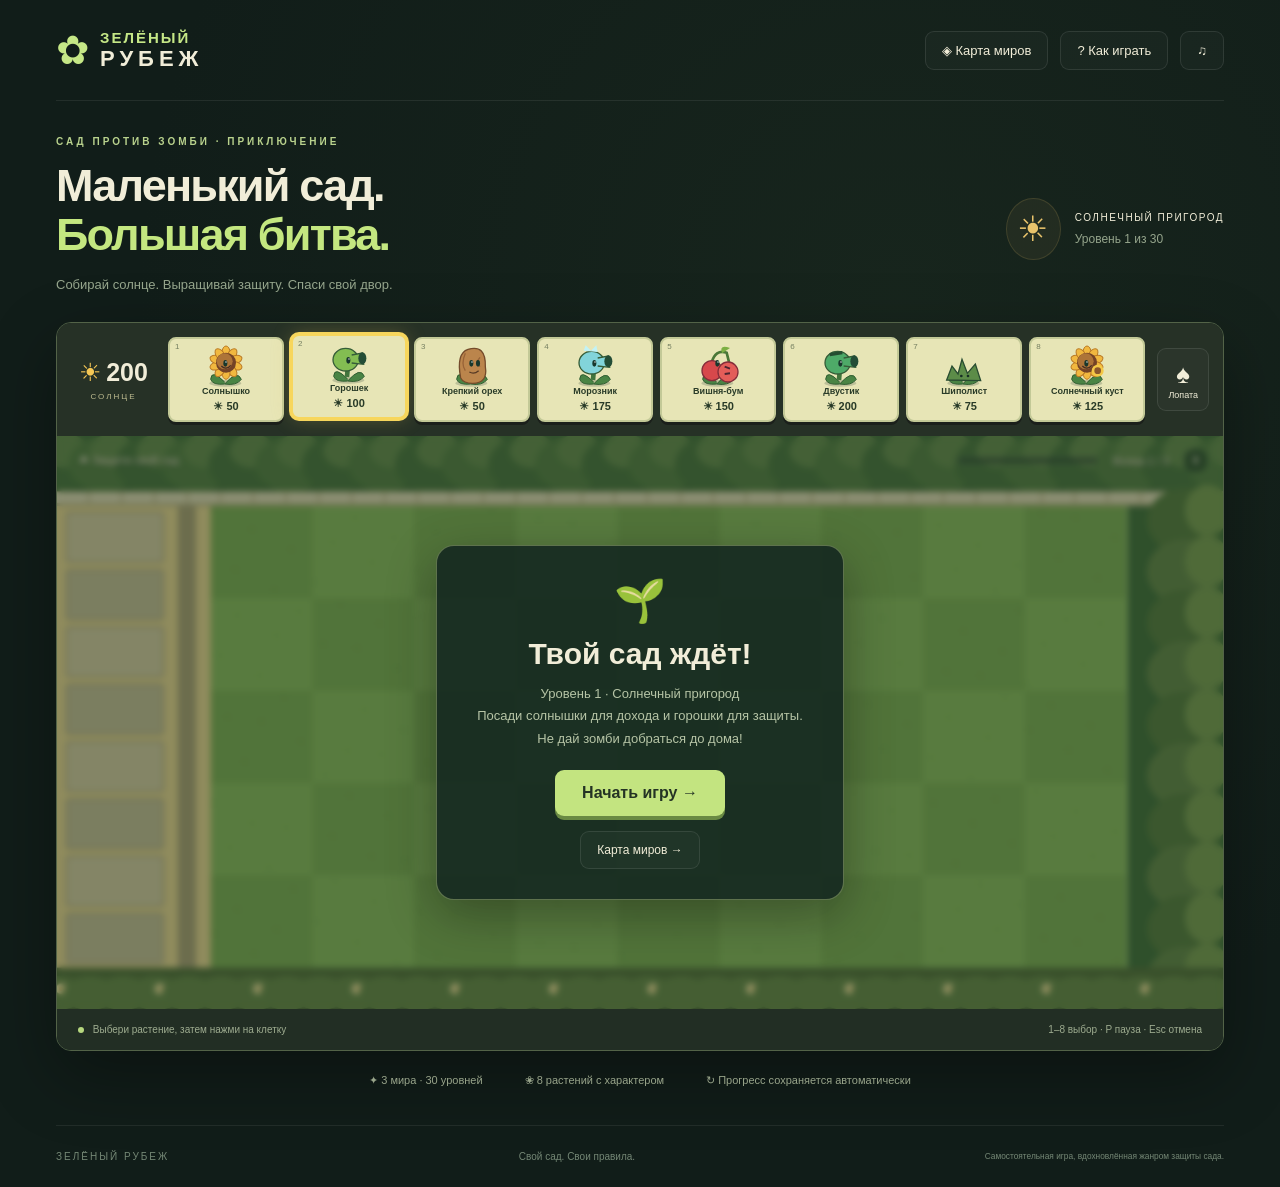
==== ИГРАТЬ.html @ 3429c1bb "Add standalone garden defense game with 30 levels" ====
<!doctype html><html lang="ru"><head><meta charset="utf-8"><meta name="viewport" content="width=device-width,initial-scale=1"><title>Зелёный рубеж — Сад против зомби</title><style>@import url('data:text/css,');
:root{color-scheme:dark;--cream:#f1edd8;--lime:#c4e780;--muted:#95a58c}*{box-sizing:border-box}body{margin:0;background:#111d19;color:var(--cream);font-family:Arial,Helvetica,sans-serif;background-image:radial-gradient(ellipse at 70% 25%,#283b2744,transparent 60%)}button,a{-webkit-tap-highlight-color:transparent}button{font:inherit;cursor:pointer;color:inherit;border:1px solid #ffffff19;background:#ffffff06;border-radius:9px;padding:11px 16px;transition:.15s}button:hover{background:#ffffff13;border-color:#b4d88688}button:focus-visible{outline:3px solid #e9c974;outline-offset:3px}.app{max-width:1240px;margin:auto;padding:0 36px}header{height:101px;display:flex;align-items:center;justify-content:space-between;border-bottom:1px solid #ffffff13}.brand{display:flex;gap:10px;align-items:center;color:#c5e786;text-decoration:none;font-size:40px}.brand>span{font-size:15px;font-weight:900;letter-spacing:2px}.brand-sub{display:block;color:var(--cream);font-size:22px;letter-spacing:5px}nav{display:flex;gap:12px}nav button{font-size:13px}main{padding-top:35px}.eyebrow{font-size:10px;color:#b9d28d;letter-spacing:3px;font-weight:bold}.title-row{display:flex;align-items:center;justify-content:space-between;margin:15px 0 26px}h1{font-size:45px;line-height:1.08;letter-spacing:-1.8px;margin:0 0 15px}h1 span{color:var(--lime)}p{color:var(--muted);font-size:13px;line-height:1.7;margin:0}.world-badge{display:flex;gap:14px;align-items:center;font-size:10px;letter-spacing:1.5px}.world-badge>span{font-size:35px;color:#e8c36b;background:#e8c36b10;border:1px solid #e8c36b25;border-radius:50%;padding:10px}.world-badge small{display:block;margin-top:9px;color:var(--muted);letter-spacing:0;font-size:12px}.game-shell{border:1px solid #536348;border-radius:15px;overflow:hidden;box-shadow:0 25px 70px #0005}.toolbar{display:flex;gap:12px;align-items:center;padding:14px;background:#263126}.sun-bank{width:85px;flex-shrink:0;text-align:center;position:relative}.sun-bank span{color:#f4c755;font-size:25px;margin-right:5px}.sun-bank b{font-size:25px}.sun-bank small{display:block;font-size:8px;letter-spacing:2px;color:#bfbd91;margin-top:5px}.cards{display:flex;gap:7px;flex:1}.card{padding:5px 3px 7px;position:relative;flex:1;background:#e7e5b6;color:#293b28;border:2px solid #c3c997;border-radius:8px;min-width:0;box-shadow:0 3px 0 #1118}.card.selected{border-color:#f7d65c;box-shadow:0 0 0 2px #f7d65c,0 0 20px #e9c75544;transform:translateY(-3px)}.card .portrait{height:42px;display:block}.card svg{height:44px;width:48px}.card b{font-size:9px;display:block;white-space:nowrap}.card small{font-size:11px;display:block;margin-top:4px;font-weight:bold}.card .key{position:absolute;top:3px;left:5px;font-size:8px;opacity:.6}.card.unavailable{filter:saturate(.45);opacity:.58}.card .cooldown{position:absolute;bottom:0;left:0;right:0;background:#172c2788;pointer-events:none}.toolbar>button{padding:10px;font-size:26px}.toolbar>button small{display:block;font-size:9px}.toolbar>button.selected{border-color:#e9c974;background:#e9c97433}.field-wrap{position:relative;background:#6b9748;aspect-ratio:1100/540}canvas{width:100%;height:100%;display:block;touch-action:manipulation}.field-top{position:absolute;top:13px;left:22px;right:16px;display:flex;align-items:center;gap:15px;font-size:11px;color:#fff5d9;text-shadow:0 1px 3px #0009;pointer-events:none}.field-top>span:first-child{margin-right:auto}.field-top button{pointer-events:auto;padding:4px 8px;background:#203a24aa}.progress{height:7px;width:140px;background:#233a2799;border:1px solid #ffffff33;border-radius:5px;overflow:hidden}.progress div{height:100%;width:0;background:#eac65e}.game-footer{padding:15px 21px;background:#222e24;display:flex;justify-content:space-between;font-size:10px;color:#9eac90}.game-footer i{display:inline-block;background:#b6d77f;width:6px;height:6px;border-radius:50%;margin-right:6px}.bottom-notes{display:flex;justify-content:center;gap:42px;padding:23px 0;font-size:11px;color:#98a48a}.page-footer{display:flex;justify-content:space-between;border-top:1px solid #ffffff12;padding:25px 0;margin-top:15px;font-size:10px;letter-spacing:2px;color:#748775}.page-footer span{letter-spacing:0}.page-footer small{letter-spacing:0}.overlay{position:absolute;inset:0;display:flex;align-items:center;justify-content:center;background:#14291a66;backdrop-filter:blur(3px)}.overlay.hidden{display:none}.panel{text-align:center;max-width:430px;padding:30px 40px;border:1px solid #c3da8c66;background:#172b22ed;border-radius:18px;box-shadow:0 15px 50px #0005}.panel .big-icon{font-size:42px}.panel h2{font-size:30px;margin:12px 0}.panel p{color:#b6c4a6;margin-bottom:20px}.primary{background:#c3e480;color:#243324;border:0;font-weight:bold;padding:14px 27px;box-shadow:0 4px 0 #6a8a43}.primary:hover{background:#d2ef9f}.panel .secondary{display:block;margin:15px auto 0;font-size:12px}dialog{border:1px solid #6a8059;border-radius:18px;background:#1d3025;color:var(--cream);padding:35px;max-width:820px;width:90%;max-height:85vh}dialog::backdrop{background:#06100cbd;backdrop-filter:blur(5px)}.close{position:absolute;right:10px;top:8px;font-size:22px;border:0;padding:3px 9px}.world-section h3{color:#c3e480;margin-top:28px}.level-grid{display:grid;grid-template-columns:repeat(10,1fr);gap:7px}.level-grid button{padding:12px 0}.level-grid .completed{background:#a8cf6c33;color:#c5e886}.level-grid .current{border-color:#e8c567}.help-grid{display:grid;grid-template-columns:1fr 1fr;gap:15px;margin-top:20px}.help-grid div{padding:15px;background:#ffffff06;border-radius:10px}.help-grid p{margin-top:7px} @media(max-width:800px){.app{padding:0 12px}header{height:75px}nav button{font-size:11px;padding:8px}h1{font-size:32px}.title-row{gap:10px}.world-badge{font-size:8px}.world-badge>span{display:none}.toolbar{gap:5px;padding:7px}.cards{gap:3px}.sun-bank{width:55px}.sun-bank b{font-size:18px}.sun-bank span{font-size:18px}.card b{font-size:7px}.card svg{width:32px}.card .portrait{height:35px}.toolbar>button{font-size:18px;padding:5px}.bottom-notes{gap:12px;font-size:9px}.page-footer small{display:none}.game-footer{font-size:9px;padding:10px}.game-footer>span:last-child{display:none}.field-top{font-size:9px;gap:7px;top:6px}.progress{width:70px}.panel{padding:15px 25px}.panel h2{font-size:23px}.panel p{font-size:11px}.panel .big-icon{font-size:25px}.level-grid{grid-template-columns:repeat(5,1fr)}}
</style></head><body><div class="app"><header><a class="brand" href="#">✿ <span>ЗЕЛЁНЫЙ<span class="brand-sub">РУБЕЖ</span></span></a><nav><button id="mapButton">◈ Карта миров</button><button id="helpButton">? Как играть</button><button id="soundButton" aria-label="Звук">♫</button></nav></header><main><div class="eyebrow">САД ПРОТИВ ЗОМБИ · ПРИКЛЮЧЕНИЕ</div><div class="title-row"><div><h1>Маленький сад.<br><span>Большая битва.</span></h1><p>Собирай солнце. Выращивай защиту. Спаси свой двор.</p></div><div class="world-badge"><span id="worldIcon">☀</span><div id="worldName">СОЛНЕЧНЫЙ ПРИГОРОД<small id="levelLabel">Уровень 1 из 30</small></div></div></div><section class="game-shell"><div class="toolbar"><div class="sun-bank"><span>☀</span><b id="sunCount">200</b><small>СОЛНЦЕ</small></div><div id="cards" class="cards"></div><button id="shovel" title="Лопата: убрать растение">♠<small>Лопата</small></button></div><div class="field-wrap"><canvas id="game" width="1100" height="540" aria-label="Игровое поле: пять рядов и девять колонок"></canvas><div class="field-top"><span id="mission">☘ Защити свой сад</span><div class="progress"><div id="progressBar"></div></div><span id="waveLabel">Волна 1 / 3</span><button id="pauseButton" aria-label="Пауза">Ⅱ</button></div><div id="overlay" class="overlay"></div></div><footer class="game-footer"><span><i></i> <span id="hint">Выбери растение, затем нажми на клетку</span></span><span>1–8 выбор · P пауза · Esc отмена</span></footer></section><div class="bottom-notes"><span>✦ 3 мира · 30 уровней</span><span>❀ 8 растений с характером</span><span>↻ Прогресс сохраняется автоматически</span></div></main><footer class="page-footer">ЗЕЛЁНЫЙ РУБЕЖ <span>Свой сад. Свои правила.</span><small>Самостоятельная игра, вдохновлённая жанром защиты сада.</small></footer></div><dialog id="modal"><button id="closeModal" class="close">×</button><div id="modalContent"></div></dialog><script>'use strict';
const $=id=>document.getElementById(id),canvas=$('game'),ctx=canvas.getContext('2d');
const TYPES=[{name:'Солнышко',cost:50,hp:120,cd:5,kind:'sun',desc:'Даёт 25 солнца каждые 9 секунд'},{name:'Горошек',cost:100,hp:150,cd:4,kind:'pea',desc:'Стреляет по врагам в своём ряду'},{name:'Крепкий орех',cost:50,hp:1400,cd:14,kind:'nut',desc:'Прочная преграда для зомби'},{name:'Морозник',cost:175,hp:150,cd:7,kind:'ice',desc:'Замедляет зомби ледяными снарядами'},{name:'Вишня-бум',cost:150,hp:100,cd:20,kind:'bomb',desc:'Взрывает врагов в области 3 × 3'},{name:'Двустик',cost:200,hp:160,cd:7,kind:'double',desc:'Выпускает сразу две горошины'},{name:'Шиполист',cost:75,hp:250,cd:8,kind:'spike',desc:'Повреждает проходящих зомби'},{name:'Солнечный куст',cost:125,hp:160,cd:8,kind:'twin',desc:'Производит двойное солнце'}];
function plantSVG(k){const face='<ellipse cx="31" cy="29" rx="3" ry="5" fill="#18372c"/><circle cx="32" cy="27" r="1" fill="white"/>';let body='';if(k==='sun'||k==='twin'){body='<g fill="#f1b83f" stroke="#b97924" stroke-width="1.5">'+Array.from({length:10},(_,i)=>`<ellipse cx="32" cy="13" rx="6" ry="10" transform="rotate(${i*36} 32 28)"/>`).join('')+'</g><circle cx="32" cy="28" r="15" fill="#744326"/><circle cx="30" cy="26" r="12" fill="#ad7438"/>'+face+'<path d="M25 33 Q32 40 39 32" fill="none" stroke="#422c23" stroke-width="2"/>';if(k==='twin')body+='<circle cx="48" cy="40" r="9" fill="#f4c846"/><circle cx="48" cy="40" r="5" fill="#8b572d"/>';}else if(k==='nut'){body='<path d="M15 51 Q8 14 26 8 Q53 0 52 34 Q56 59 33 59 Q19 59 15 51" fill="#bb854c" stroke="#744b2b" stroke-width="2"/><path d="M22 14 Q15 30 22 40 M44 20 L39 27 L44 34" fill="none" stroke="#986337" stroke-width="2"/>'+face+'<ellipse cx="41" cy="29" rx="3" ry="5" fill="#18372c"/><path d="M28 42 Q35 46 42 40" fill="none" stroke="#573a25" stroke-width="2"/>';}else if(k==='bomb'){body='<path d="M22 29 Q28 7 45 13 L49 29" stroke="#4a7737" stroke-width="4" fill="none"/><path d="M38 14 Q33 0 50 6" fill="#7caf43"/><circle cx="23" cy="40" r="15" fill="#d7484b" stroke="#862e3b" stroke-width="2"/><circle cx="47" cy="42" r="15" fill="#e35d59" stroke="#862e3b" stroke-width="2"/>'+face+'<path d="M42 34 l8 3 m-8 8 l8 -1" stroke="#4b2430" stroke-width="3"/>';}else if(k==='spike'){body='<path d="M6 54 L14 33 L23 45 L29 23 L37 44 L49 30 L57 55Z" fill="#5c8c48" stroke="#294c31" stroke-width="2"/><circle cx="28" cy="48" r="2" fill="#172e25"/><circle cx="38" cy="48" r="2" fill="#172e25"/>';}else{let color=k==='ice'?'#82d4da':k==='double'?'#4eaa68':'#83bd52';body=`<path d="M29 54 L31 30" stroke="#41753c" stroke-width="7"/><ellipse cx="27" cy="28" rx="19" ry="17" fill="${color}" stroke="#365d38" stroke-width="2"/><path d="M36 21 L52 18 L54 35 L36 33" fill="${color}" stroke="#365d38" stroke-width="2"/><ellipse cx="52" cy="26" rx="6" ry="9" fill="#244d36"/>`+face;if(k==='double')body+='<path d="M15 16 L34 13" stroke="#254d31" stroke-width="5"/>';if(k==='ice')body+='<path d="M15 10 L18 2 L26 10 L34 2 L36 12" fill="#c2f3f6"/>';}
return `<svg xmlns="http://www.w3.org/2000/svg" viewBox="0 0 64 66"><ellipse cx="31" cy="59" rx="24" ry="5" fill="#152d2633"/><path d="M30 57 Q10 37 9 53 Q12 62 30 60 Q49 38 55 53 Q48 63 30 60" fill="#498444" stroke="#315e32" stroke-width="1.5"/>${body}</svg>`;}
const sprites=TYPES.map(t=>{const im=new Image();im.src='data:image/svg+xml;charset=utf-8,'+encodeURIComponent(plantSVG(t.kind));return im});
let unlocked=1,stars={};try{const s=JSON.parse(localStorage.getItem('green-frontier')||'{}');unlocked=Math.max(1,Math.min(30,s.unlocked||1));stars=s.stars||{}}catch{}
let level=unlocked,selected=1,state='intro',sun=200,plants=[],zombies=[],shots=[],suns=[],particles=[],mowers=[],cooldowns=Array(8).fill(0),elapsed=0,spawned=0,kills=0,nextSpawn=7,nextSun=3,last=0,hover=null,audioOn=false,audio;
const worlds=[{name:'Солнечный пригород',icon:'☀',grass:['#7ba750','#86b359'],sky:'#b5d28d',accent:'#e2ce8a'},{name:'Пески забытого сада',icon:'◈',grass:['#bfaa62','#cbb671'],sky:'#d4c08b',accent:'#e7d39a'},{name:'Лунный оранжерей',icon:'☾',grass:['#4f786f','#598678'],sky:'#647c8a',accent:'#a3bfc0'}];
function world(){return worlds[Math.floor((level-1)/10)]}function target(){return 12+level*3}function duration(){return 65+level*2}
function sound(freq=440){if(!audioOn)return;try{audio??=new (window.AudioContext||window.webkitAudioContext)();const o=audio.createOscillator(),g=audio.createGain();o.connect(g);g.connect(audio.destination);o.frequency.value=freq;g.gain.setValueAtTime(.035,audio.currentTime);g.gain.exponentialRampToValueAtTime(.001,audio.currentTime+.13);o.start();o.stop(audio.currentTime+.14)}catch{}}
function cards(){ $('cards').innerHTML=TYPES.map((t,i)=>`<button class="card ${i===selected?'selected':''}" data-i="${i}" title="${t.desc}"><span class="key">${i+1}</span><span class="portrait">${plantSVG(t.kind)}</span><b>${t.name}</b><small>☀ ${t.cost}</small><span class="cooldown"></span></button>`).join('');document.querySelectorAll('.card').forEach(b=>b.onclick=()=>select(+b.dataset.i))}
function select(i){selected=i;$('hint').textContent=i===-1?'Нажми на растение, чтобы убрать его':TYPES[i].desc;sync()}
function sync(){$('sunCount').textContent=sun;$('shovel').classList.toggle('selected',selected===-1);document.querySelectorAll('.card').forEach((b,i)=>{b.classList.toggle('selected',selected===i);b.classList.toggle('unavailable',sun<TYPES[i].cost||cooldowns[i]>0);b.querySelector('.cooldown').style.height=(cooldowns[i]/TYPES[i].cd*100)+'%'});$('worldName').innerHTML=world().name.toUpperCase()+`<small id="levelLabel">Уровень ${level} из 30</small>`;$('worldIcon').textContent=world().icon;$('progressBar').style.width=Math.min(100,spawned/target()*100)+'%';$('waveLabel').textContent=`Волна ${Math.min(3,1+Math.floor(spawned/target()*3))} / 3`}
function panel(icon,title,text,button,fn,secondary){$('overlay').classList.remove('hidden');$('overlay').innerHTML=`<div class="panel"><div class="big-icon">${icon}</div><h2>${title}</h2><p>${text}</p><button class="primary" id="panelAction">${button}</button>${secondary?'<button class="secondary" id="panelMap">Карта миров →</button>':''}</div>`;$('panelAction').onclick=fn;if(secondary)$('panelMap').onclick=openMap}
function intro(){state='intro';sync();panel('🌱',`Твой сад ждёт!`,`Уровень ${level} · ${world().name}<br>Посади солнышки для дохода и горошки для защиты.<br>Не дай зомби добраться до дома!`,'Начать игру →',()=>start(level),true)}
function start(n){level=n;sun=level<=3?200:250;plants=[];zombies=[];shots=[];suns=[];particles=[];mowers=Array.from({length:5},(_,r)=>({r,x:87,active:false,used:false}));cooldowns.fill(0);elapsed=0;spawned=0;kills=0;nextSpawn=10;nextSun=2;state='playing';$('overlay').classList.add('hidden');$('pauseButton').textContent='Ⅱ';sync()}
function save(){try{localStorage.setItem('green-frontier',JSON.stringify({unlocked,stars}))}catch{}}
function finish(win){state=win?'won':'lost';if(win){stars[level]=Math.max(stars[level]||0,mowers.filter(m=>!m.used).length>=4?3:2);unlocked=Math.max(unlocked,Math.min(30,level+1));save();sound(700)}panel(win?'✦ ✦ ✦':'☂',win?'Сад под защитой!':'Зомби прорвались',win?`Уровень ${level} пройден. Побеждено зомби: ${kills}.<br>${level===30?'Все 30 уровней завершены! Ты настоящий хранитель сада.':'Новый сад, новые испытания. Продолжим?'}`:'Попробуй больше солнышек в начале и орехи впереди стрелков.',win&&level<30?'Следующий уровень →':'Играть ещё',()=>start(win&&level<30?level+1:level),true)}
function pause(){if(state==='playing'){state='paused';panel('Ⅱ','Тихая минутка','Сад подождёт. Возвращайся, когда будешь готов.','Продолжить',resume)}else if(state==='paused')resume()}function resume(){state='playing';$('overlay').classList.add('hidden')}
function openMap(){if(state==='playing'){state='paused';panel('Ⅱ','Игра на паузе','Можно продолжить текущую битву.','Продолжить',resume)}$('modalContent').innerHTML='<div class="eyebrow">ТВОЁ ПРИКЛЮЧЕНИЕ</div><h2>Карта миров</h2><p>30 сражений. Три совершенно разных сада.</p>'+worlds.map((w,j)=>`<section class="world-section"><h3>${w.icon} ${w.name}</h3><div class="level-grid">${Array.from({length:10},(_,i)=>{let n=j*10+i+1;return `<button data-level="${n}" ${n>unlocked?'disabled':''} class="${stars[n]?'completed':''} ${n===level?'current':''}">${n>unlocked?'🔒':n}<small style="display:block;font-size:9px;margin-top:5px">${stars[n]?'★'.repeat(stars[n]):'·'}</small></button>`}).join('')}</div></section>`).join('');document.querySelectorAll('[data-level]').forEach(b=>b.onclick=()=>{$('modal').close();level=+b.dataset.level;intro()});$('modal').showModal()}
$('mapButton').onclick=openMap;$('helpButton').onclick=()=>{if(state==='playing')pause();$('modalContent').innerHTML='<h2>Как защитить сад</h2><p>Пять дорожек, девять клеток и твоя стратегия.</p><div class="help-grid"><div>☀ Собирай солнце<p>Нажимай на золотые солнца. Солнышки дают дополнительный доход.</p></div><div>🌱 Сажай защитников<p>Выбери карточку и свободную клетку. Растения стреляют вправо по своему ряду.</p></div><div>♠ Меняй тактику<p>Орех держит удар, морозник замедляет, вишня взрывает соседние клетки. Лопата убирает растение.</p></div><div>⚑ Держи оборону<p>Переживи все три волны. Косилка спасает ряд только один раз. Победа открывает следующий уровень.</p></div></div>'; $('modal').showModal()};$('closeModal').onclick=()=>$('modal').close();$('soundButton').onclick=()=>{audioOn=!audioOn;$('soundButton').textContent=audioOn?'♫':'♪';$('soundButton').title=audioOn?'Звук включён':'Звук выключен';sound()};$('shovel').onclick=()=>select(selected===-1?1:-1);$('pauseButton').onclick=pause;
document.addEventListener('keydown',e=>{if($('modal').open)return;if(e.key>='1'&&e.key<='8')select(+e.key-1);if(e.key.toLowerCase()==='p'||e.code==='Space'){e.preventDefault();pause()}if(e.key==='Escape')select(1)});
const X=145,Y=66,CW=96,CH=87;
function position(e){const b=canvas.getBoundingClientRect();return{x:(e.clientX-b.left)*1100/b.width,y:(e.clientY-b.top)*540/b.height}}
canvas.onpointermove=e=>{let p=position(e);hover={c:Math.floor((p.x-X)/CW),r:Math.floor((p.y-Y)/CH)}};canvas.onpointerleave=()=>hover=null;
canvas.onpointerdown=e=>{if(state!=='playing')return;const p=position(e);for(let i=suns.length-1;i>=0;i--){let s=suns[i];if(Math.hypot(s.x-p.x,s.y-p.y)<35){sun+=s.value;suns.splice(i,1);sound(820);sync();return}}let c=Math.floor((p.x-X)/CW),r=Math.floor((p.y-Y)/CH);if(c<0||c>=9||r<0||r>=5)return;let old=plants.find(t=>t.c===c&&t.r===r);if(selected===-1){if(old){plants=plants.filter(t=>t!==old);sound(140)}return}if(old)return;let t=TYPES[selected];if(sun<t.cost||cooldowns[selected]>0){$('hint').textContent=sun<t.cost?'Нужно больше солнца — собирай золотые значки!':'Растение восстанавливается, подожди немного';return}sun-=t.cost;cooldowns[selected]=t.cd;plants.push({c,r,i:selected,hp:t.hp,max:t.hp,timer:t.kind==='sun'||t.kind==='twin'?5:0,age:0});sound(360);sync()};
function burst(x,y,color,n=12){for(let i=0;i<n;i++)particles.push({x,y,vx:(Math.random()-.5)*150,vy:(Math.random()-.5)*150,life:.6,color})}
function addSun(x,y,value=25,fall=false){suns.push({x,y,value,target:fall?100+Math.random()*350:y,life:11,fall})}
function spawn(){let r=Math.floor(Math.random()*5),roll=Math.random(),kind='basic';if(level>=3&&roll<.28)kind='cone';if(level>=7&&roll<.14)kind='bucket';if(level>=11&&roll>.8)kind='runner';if(level>=18&&roll<.08)kind='giant';let hp={basic:160,cone:330,bucket:560,runner:130,giant:1100}[kind]*(1+(level-1)*.018);zombies.push({r,x:1050+Math.random()*40,hp,max:hp,kind,speed:(kind==='runner'?21:kind==='giant'?8:12)+level*.25,slow:0,bite:0,phase:Math.random()*6});spawned++}
function update(dt){elapsed+=dt;cooldowns=cooldowns.map(x=>Math.max(0,x-dt));nextSun-=dt;if(nextSun<=0){addSun(185+Math.random()*780,-25,25,true);nextSun=world()===worlds[2]?9:6}nextSpawn-=dt;if(spawned<target()&&nextSpawn<=0){spawn();nextSpawn=Math.max(1.4,4.7-level*.08)*(spawned>target()*.7?.65:1);if(spawned===Math.ceil(target()*.7)){$('hint').textContent='⚑ Последняя волна! Приготовь защиту.';sound(120)}}
for(const s of suns){s.life-=dt;if(s.fall&&s.y<s.target)s.y=Math.min(s.target,s.y+75*dt)}suns=suns.filter(s=>s.life>0);
for(const p of plants){p.age+=dt;p.timer-=dt;const k=TYPES[p.i].kind,x=X+p.c*CW+CW/2,y=Y+p.r*CH+CH/2;if(k==='sun'||k==='twin'){if(p.timer<=0){addSun(x+8,y-18,k==='twin'?50:25);p.timer=9}}else if(k==='bomb'){if(p.age>.85){for(const z of zombies)if(Math.abs(z.r-p.r)<=1&&Math.abs(z.x-x)<155)z.hp-=1800;burst(x,y,'#ffe288',45);p.hp=0;sound(80)}}else if(k==='spike'){for(const z of zombies)if(z.r===p.r&&Math.abs(z.x-x)<40)z.hp-=38*dt}else if(k!=='nut'&&p.timer<=0&&zombies.some(z=>z.r===p.r&&z.x>x-10&&z.hp>0)){shots.push({x:x+27,y:y-16,r:p.r,ice:k==='ice',damage:24});if(k==='double')shots.push({x:x+9,y:y-10,r:p.r,ice:false,damage:24});p.timer=k==='ice'?1.6:1.35;sound(240)}}
for(const b of shots){b.x+=290*dt;const z=zombies.find(z=>z.r===b.r&&z.hp>0&&Math.abs(z.x-b.x)<23);if(z){z.hp-=b.damage;if(b.ice)z.slow=4;b.x=1200;burst(z.x,b.y,b.ice?'#bceff2':'#aedc61',3)}}shots=shots.filter(b=>b.x<1120);
for(const z of zombies){if(z.hp<=0)continue;z.slow=Math.max(0,z.slow-dt);const p=plants.find(p=>p.r===z.r&&TYPES[p.i].kind!=='spike'&&p.hp>0&&z.x-(X+p.c*CW+CW/2)<35&&z.x-(X+p.c*CW+CW/2)>-30);if(p){p.hp-=(z.kind==='giant'?140:45)*dt;z.bite+=dt}else z.x-=z.speed*(z.slow>0?.45:1)*dt;if(z.x<99){const m=mowers[z.r];if(!m.used){m.used=true;m.active=true;sound(110)}else if(!m.active&&z.x<42){finish(false);return}}}
for(const m of mowers)if(m.active){m.x+=560*dt;for(const z of zombies)if(z.r===m.r&&Math.abs(z.x-m.x)<55)z.hp=0;if(m.x>1150)m.active=false}
for(const z of zombies)if(z.hp<=0){kills++;burst(z.x,Y+z.r*CH+45,'#c2d88b',9)}zombies=zombies.filter(z=>z.hp>0);plants=plants.filter(p=>p.hp>0);for(const p of particles){p.x+=p.vx*dt;p.y+=p.vy*dt;p.life-=dt}particles=particles.filter(p=>p.life>0);if(spawned>=target()&&zombies.length===0)finish(true);sync()}
function round(x,y,w,h,r,fill,stroke){ctx.beginPath();ctx.roundRect(x,y,w,h,r);ctx.fillStyle=fill;ctx.fill();if(stroke){ctx.strokeStyle=stroke;ctx.lineWidth=2;ctx.stroke()}}
function ellipse(x,y,rx,ry,color){ctx.beginPath();ctx.ellipse(x,y,rx,ry,0,0,Math.PI*2);ctx.fillStyle=color;ctx.fill()}
function zombie(z,time){const y=Y+z.r*CH+46,bob=Math.sin(time*4+z.phase)*2;ctx.save();ctx.translate(z.x,y+bob);if(z.kind==='giant')ctx.scale(1.28,1.18);ellipse(0,34,23,6,'#18332635');ctx.strokeStyle='#253f39';ctx.lineWidth=10;ctx.beginPath();ctx.moveTo(-7,9);ctx.lineTo(-10+Math.sin(time*5+z.phase)*3,31);ctx.lineTo(-19,33);ctx.moveTo(8,9);ctx.lineTo(10-Math.sin(time*5+z.phase)*3,30);ctx.lineTo(0,33);ctx.stroke();round(-16,-19,32,37,7,z.kind==='runner'?'#ad7354':z.kind==='giant'?'#5b5673':'#786c56','#37483a');ctx.strokeStyle='#9bb293';ctx.lineWidth=8;ctx.beginPath();ctx.moveTo(-9,-12);ctx.lineTo(-30,-3);ctx.lineTo(-38,-6);ctx.moveTo(10,-10);ctx.lineTo(-14,1);ctx.stroke();round(-17,-53,33,36,11,z.slow>0?'#99c9ce':'#a6ba8d','#4c654b');ellipse(-10,-39,7,8,'#f3eed1');ellipse(5,-38,7,8,'#f3eed1');ellipse(-12,-38,2.7,3.7,'#26392e');ellipse(3,-37,2.7,3.7,'#26392e');round(-13,-27,21,7,2,'#435441');ctx.fillStyle='#eee2b5';ctx.fillRect(-9,-27,5,4);ctx.fillRect(1,-25,4,4);ctx.strokeStyle='#405439';ctx.lineWidth=2;ctx.beginPath();ctx.moveTo(-8,-53);ctx.lineTo(-10,-60);ctx.moveTo(2,-53);ctx.lineTo(6,-59);ctx.stroke();if(z.kind==='cone'){ctx.beginPath();ctx.moveTo(-21,-51);ctx.lineTo(-3,-87);ctx.lineTo(17,-51);ctx.closePath();ctx.fillStyle='#e99244';ctx.fill();ctx.fillStyle='#f1d19b';ctx.fillRect(-13,-63,22,5)}if(z.kind==='bucket'){round(-22,-79,42,30,4,'#99aaa1','#465d57');ctx.fillStyle='#c4d1c4';ctx.fillRect(-20,-76,5,24);ctx.strokeStyle='#42574f';ctx.strokeRect(-24,-53,46,4)}if(z.hp<z.max){round(-22,-94,44,4,2,'#283e31');round(-22,-94,44*Math.max(0,z.hp/z.max),4,2,'#c5d885')}ctx.restore()}
function draw(time){const w=world();ctx.clearRect(0,0,1100,540);ctx.fillStyle=w.sky;ctx.fillRect(0,0,1100,540);ctx.fillStyle='#456c3a';ctx.fillRect(0,0,1100,52);for(let i=0;i<28;i++){ellipse(i*44,27,33,26,i%2?'#557b41':'#4a713c');ellipse(i*44+8,14,21,16,'#64864a')}ctx.fillStyle='#b6ac80';ctx.fillRect(0,52,1100,14);ctx.fillStyle='#dbd3af';for(let i=0;i<37;i++)ctx.fillRect(i*31,53,29,10);ctx.fillStyle=w.accent;ctx.fillRect(0,66,145,435);ctx.fillStyle='#a79b71';ctx.fillRect(114,66,17,435);ctx.fillStyle='#d6cca3';for(let r=0;r<9;r++)round(9,r*54+72,91,47,3,r%2?'#c0b78f':'#cfc49a','#b4a980');for(let r=0;r<5;r++)for(let c=0;c<9;c++){ctx.fillStyle=w.grass[(r+c)%2];ctx.fillRect(X+c*CW,Y+r*CH,CW,CH);ctx.fillStyle='#426f3620';for(let k=0;k<5;k++){let xx=X+c*CW+((c*17+r*23+k*37)%90),yy=Y+r*CH+((c*31+r*13+k*19)%80);ctx.fillRect(xx,yy,2,5);ctx.fillRect(xx+3,yy+2,2,3)}}ctx.fillStyle='#416b38';ctx.fillRect(1010,66,90,435);for(let i=0;i<11;i++){ellipse(1064,i*48+80,36,31,i%2?'#628145':'#55773c');ellipse(1085,i*48+70,21,24,'#77964e')}ctx.fillStyle='#536c38';ctx.fillRect(0,501,1100,39);for(let i=0;i<38;i++){ellipse(i*31,525,25,16,'#668345');if(i%3===0){ellipse(i*31+4,521,5,5,'#eee3a6');ellipse(i*31+4,521,2,2,'#d7ac55')}}if(hover&&state==='playing'&&hover.c>=0&&hover.c<9&&hover.r>=0&&hover.r<5){ctx.fillStyle=selected===-1?'#f9aa7944':'#f6f4be55';ctx.fillRect(X+hover.c*CW,Y+hover.r*CH,CW,CH);ctx.strokeStyle='#f5ecc2';ctx.lineWidth=2;ctx.strokeRect(X+hover.c*CW+2,Y+hover.r*CH+2,CW-4,CH-4)}for(const m of mowers)if(!m.used||m.active){let y=Y+m.r*CH+48;ellipse(m.x,y+20,25,6,'#0002');round(m.x-22,y-5,40,22,5,'#b94e40','#783a32');ellipse(m.x-13,y+16,7,7,'#344638');ellipse(m.x+13,y+16,7,7,'#344638');ctx.strokeStyle='#405443';ctx.lineWidth=4;ctx.beginPath();ctx.moveTo(m.x-13,y);ctx.lineTo(m.x-26,y-27);ctx.lineTo(m.x-12,y-27);ctx.stroke();round(m.x-5,y-14,17,10,3,'#d9845d')}
for(const p of plants){let x=X+p.c*CW+CW/2,y=Y+p.r*CH+CH/2;ctx.save();ctx.translate(x,y);ctx.rotate(Math.sin(time*2+p.c+p.r)*.035);if(sprites[p.i].complete)ctx.drawImage(sprites[p.i],-35,-39,70,72);ctx.restore();if(p.hp<p.max){round(x-22,y+34,44,4,2,'#344a32');round(x-22,y+34,44*Math.max(0,p.hp/p.max),4,2,'#e2cb74')}}for(const z of zombies)zombie(z,time);for(const b of shots){ellipse(b.x+1,b.y+3,9,8,'#153b2633');ellipse(b.x,b.y,8,8,b.ice?'#acf2ed':'#b4df69');ellipse(b.x-2,b.y-2,3,3,b.ice?'#e6ffff':'#d9ef9a')}for(const s of suns){ctx.save();ctx.translate(s.x,s.y);ctx.rotate(time*.3);ctx.fillStyle='#f3c846';ctx.beginPath();for(let i=0;i<24;i++){let a=i*Math.PI/12,r=i%2?21:30;ctx.lineTo(Math.cos(a)*r,Math.sin(a)*r)}ctx.closePath();ctx.shadowColor='#fff4a2';ctx.shadowBlur=17;ctx.fill();ctx.shadowBlur=0;ellipse(0,0,17,17,'#ffe996');ctx.rotate(-time*.3);ctx.fillStyle='#927035';ctx.font='bold 12px Arial';ctx.textAlign='center';ctx.fillText('+'+s.value,0,4);ctx.restore()}for(const p of particles){ctx.globalAlpha=Math.max(0,p.life/.6);ellipse(p.x,p.y,5,5,p.color)}ctx.globalAlpha=1;}
function frame(t){let dt=Math.min(.05,(t-last)/1000||0);last=t;if(state==='playing'&&!$('modal').open)update(dt);draw(t/1000);requestAnimationFrame(frame)}
cards();intro();requestAnimationFrame(frame);
</script></body></html>
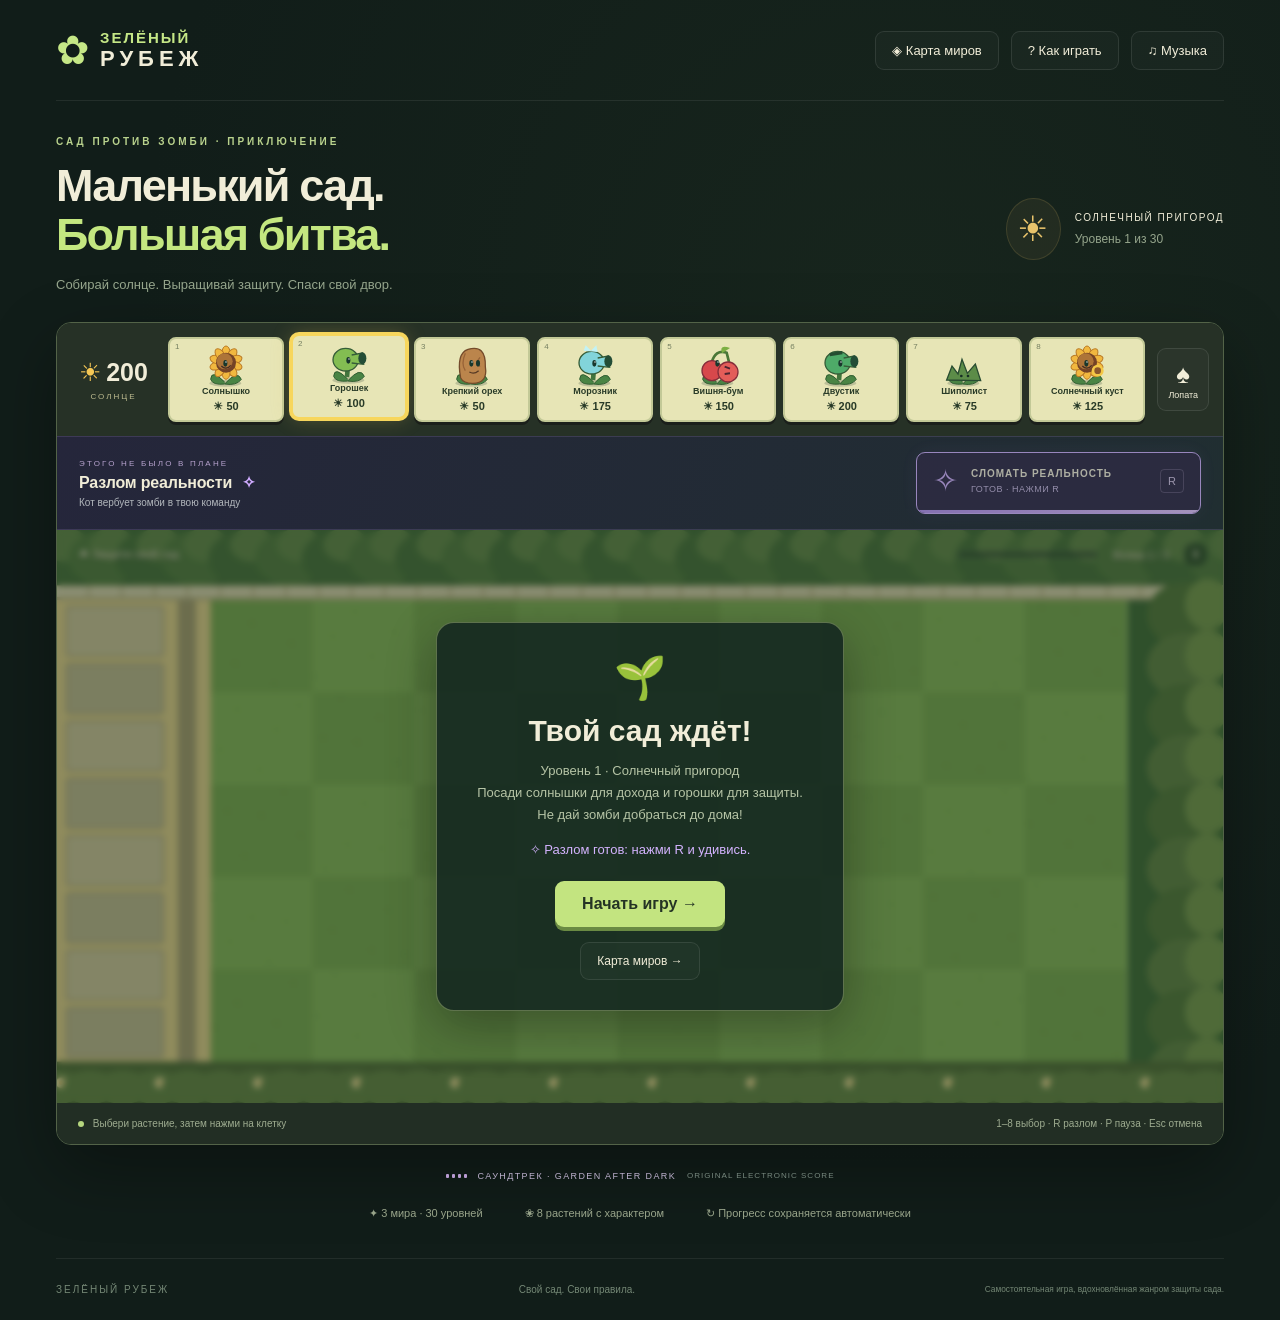
==== commit af49c7d6: "Add cosmic reality rifts and adaptive electronic soundtrack" ====
--- a/ИГРАТЬ.html
+++ b/ИГРАТЬ.html
@@ -1,47 +1,491 @@
 <!doctype html><html lang="ru"><head><meta charset="utf-8"><meta name="viewport" content="width=device-width,initial-scale=1"><title>Зелёный рубеж — Сад против зомби</title><style>@import url('data:text/css,');
 :root{color-scheme:dark;--cream:#f1edd8;--lime:#c4e780;--muted:#95a58c}*{box-sizing:border-box}body{margin:0;background:#111d19;color:var(--cream);font-family:Arial,Helvetica,sans-serif;background-image:radial-gradient(ellipse at 70% 25%,#283b2744,transparent 60%)}button,a{-webkit-tap-highlight-color:transparent}button{font:inherit;cursor:pointer;color:inherit;border:1px solid #ffffff19;background:#ffffff06;border-radius:9px;padding:11px 16px;transition:.15s}button:hover{background:#ffffff13;border-color:#b4d88688}button:focus-visible{outline:3px solid #e9c974;outline-offset:3px}.app{max-width:1240px;margin:auto;padding:0 36px}header{height:101px;display:flex;align-items:center;justify-content:space-between;border-bottom:1px solid #ffffff13}.brand{display:flex;gap:10px;align-items:center;color:#c5e786;text-decoration:none;font-size:40px}.brand>span{font-size:15px;font-weight:900;letter-spacing:2px}.brand-sub{display:block;color:var(--cream);font-size:22px;letter-spacing:5px}nav{display:flex;gap:12px}nav button{font-size:13px}main{padding-top:35px}.eyebrow{font-size:10px;color:#b9d28d;letter-spacing:3px;font-weight:bold}.title-row{display:flex;align-items:center;justify-content:space-between;margin:15px 0 26px}h1{font-size:45px;line-height:1.08;letter-spacing:-1.8px;margin:0 0 15px}h1 span{color:var(--lime)}p{color:var(--muted);font-size:13px;line-height:1.7;margin:0}.world-badge{display:flex;gap:14px;align-items:center;font-size:10px;letter-spacing:1.5px}.world-badge>span{font-size:35px;color:#e8c36b;background:#e8c36b10;border:1px solid #e8c36b25;border-radius:50%;padding:10px}.world-badge small{display:block;margin-top:9px;color:var(--muted);letter-spacing:0;font-size:12px}.game-shell{border:1px solid #536348;border-radius:15px;overflow:hidden;box-shadow:0 25px 70px #0005}.toolbar{display:flex;gap:12px;align-items:center;padding:14px;background:#263126}.sun-bank{width:85px;flex-shrink:0;text-align:center;position:relative}.sun-bank span{color:#f4c755;font-size:25px;margin-right:5px}.sun-bank b{font-size:25px}.sun-bank small{display:block;font-size:8px;letter-spacing:2px;color:#bfbd91;margin-top:5px}.cards{display:flex;gap:7px;flex:1}.card{padding:5px 3px 7px;position:relative;flex:1;background:#e7e5b6;color:#293b28;border:2px solid #c3c997;border-radius:8px;min-width:0;box-shadow:0 3px 0 #1118}.card.selected{border-color:#f7d65c;box-shadow:0 0 0 2px #f7d65c,0 0 20px #e9c75544;transform:translateY(-3px)}.card .portrait{height:42px;display:block}.card svg{height:44px;width:48px}.card b{font-size:9px;display:block;white-space:nowrap}.card small{font-size:11px;display:block;margin-top:4px;font-weight:bold}.card .key{position:absolute;top:3px;left:5px;font-size:8px;opacity:.6}.card.unavailable{filter:saturate(.45);opacity:.58}.card .cooldown{position:absolute;bottom:0;left:0;right:0;background:#172c2788;pointer-events:none}.toolbar>button{padding:10px;font-size:26px}.toolbar>button small{display:block;font-size:9px}.toolbar>button.selected{border-color:#e9c974;background:#e9c97433}.field-wrap{position:relative;background:#6b9748;aspect-ratio:1100/540}canvas{width:100%;height:100%;display:block;touch-action:manipulation}.field-top{position:absolute;top:13px;left:22px;right:16px;display:flex;align-items:center;gap:15px;font-size:11px;color:#fff5d9;text-shadow:0 1px 3px #0009;pointer-events:none}.field-top>span:first-child{margin-right:auto}.field-top button{pointer-events:auto;padding:4px 8px;background:#203a24aa}.progress{height:7px;width:140px;background:#233a2799;border:1px solid #ffffff33;border-radius:5px;overflow:hidden}.progress div{height:100%;width:0;background:#eac65e}.game-footer{padding:15px 21px;background:#222e24;display:flex;justify-content:space-between;font-size:10px;color:#9eac90}.game-footer i{display:inline-block;background:#b6d77f;width:6px;height:6px;border-radius:50%;margin-right:6px}.bottom-notes{display:flex;justify-content:center;gap:42px;padding:23px 0;font-size:11px;color:#98a48a}.page-footer{display:flex;justify-content:space-between;border-top:1px solid #ffffff12;padding:25px 0;margin-top:15px;font-size:10px;letter-spacing:2px;color:#748775}.page-footer span{letter-spacing:0}.page-footer small{letter-spacing:0}.overlay{position:absolute;inset:0;display:flex;align-items:center;justify-content:center;background:#14291a66;backdrop-filter:blur(3px)}.overlay.hidden{display:none}.panel{text-align:center;max-width:430px;padding:30px 40px;border:1px solid #c3da8c66;background:#172b22ed;border-radius:18px;box-shadow:0 15px 50px #0005}.panel .big-icon{font-size:42px}.panel h2{font-size:30px;margin:12px 0}.panel p{color:#b6c4a6;margin-bottom:20px}.primary{background:#c3e480;color:#243324;border:0;font-weight:bold;padding:14px 27px;box-shadow:0 4px 0 #6a8a43}.primary:hover{background:#d2ef9f}.panel .secondary{display:block;margin:15px auto 0;font-size:12px}dialog{border:1px solid #6a8059;border-radius:18px;background:#1d3025;color:var(--cream);padding:35px;max-width:820px;width:90%;max-height:85vh}dialog::backdrop{background:#06100cbd;backdrop-filter:blur(5px)}.close{position:absolute;right:10px;top:8px;font-size:22px;border:0;padding:3px 9px}.world-section h3{color:#c3e480;margin-top:28px}.level-grid{display:grid;grid-template-columns:repeat(10,1fr);gap:7px}.level-grid button{padding:12px 0}.level-grid .completed{background:#a8cf6c33;color:#c5e886}.level-grid .current{border-color:#e8c567}.help-grid{display:grid;grid-template-columns:1fr 1fr;gap:15px;margin-top:20px}.help-grid div{padding:15px;background:#ffffff06;border-radius:10px}.help-grid p{margin-top:7px} @media(max-width:800px){.app{padding:0 12px}header{height:75px}nav button{font-size:11px;padding:8px}h1{font-size:32px}.title-row{gap:10px}.world-badge{font-size:8px}.world-badge>span{display:none}.toolbar{gap:5px;padding:7px}.cards{gap:3px}.sun-bank{width:55px}.sun-bank b{font-size:18px}.sun-bank span{font-size:18px}.card b{font-size:7px}.card svg{width:32px}.card .portrait{height:35px}.toolbar>button{font-size:18px;padding:5px}.bottom-notes{gap:12px;font-size:9px}.page-footer small{display:none}.game-footer{font-size:9px;padding:10px}.game-footer>span:last-child{display:none}.field-top{font-size:9px;gap:7px;top:6px}.progress{width:70px}.panel{padding:15px 25px}.panel h2{font-size:23px}.panel p{font-size:11px}.panel .big-icon{font-size:25px}.level-grid{grid-template-columns:repeat(5,1fr)}}
-</style></head><body><div class="app"><header><a class="brand" href="#">✿ <span>ЗЕЛЁНЫЙ<span class="brand-sub">РУБЕЖ</span></span></a><nav><button id="mapButton">◈ Карта миров</button><button id="helpButton">? Как играть</button><button id="soundButton" aria-label="Звук">♫</button></nav></header><main><div class="eyebrow">САД ПРОТИВ ЗОМБИ · ПРИКЛЮЧЕНИЕ</div><div class="title-row"><div><h1>Маленький сад.<br><span>Большая битва.</span></h1><p>Собирай солнце. Выращивай защиту. Спаси свой двор.</p></div><div class="world-badge"><span id="worldIcon">☀</span><div id="worldName">СОЛНЕЧНЫЙ ПРИГОРОД<small id="levelLabel">Уровень 1 из 30</small></div></div></div><section class="game-shell"><div class="toolbar"><div class="sun-bank"><span>☀</span><b id="sunCount">200</b><small>СОЛНЦЕ</small></div><div id="cards" class="cards"></div><button id="shovel" title="Лопата: убрать растение">♠<small>Лопата</small></button></div><div class="field-wrap"><canvas id="game" width="1100" height="540" aria-label="Игровое поле: пять рядов и девять колонок"></canvas><div class="field-top"><span id="mission">☘ Защити свой сад</span><div class="progress"><div id="progressBar"></div></div><span id="waveLabel">Волна 1 / 3</span><button id="pauseButton" aria-label="Пауза">Ⅱ</button></div><div id="overlay" class="overlay"></div></div><footer class="game-footer"><span><i></i> <span id="hint">Выбери растение, затем нажми на клетку</span></span><span>1–8 выбор · P пауза · Esc отмена</span></footer></section><div class="bottom-notes"><span>✦ 3 мира · 30 уровней</span><span>❀ 8 растений с характером</span><span>↻ Прогресс сохраняется автоматически</span></div></main><footer class="page-footer">ЗЕЛЁНЫЙ РУБЕЖ <span>Свой сад. Свои правила.</span><small>Самостоятельная игра, вдохновлённая жанром защиты сада.</small></footer></div><dialog id="modal"><button id="closeModal" class="close">×</button><div id="modalContent"></div></dialog><script>'use strict';
+/* The garden has a very small, very serious problem with the laws of physics. */
+.anomaly-console{display:flex;align-items:center;justify-content:space-between;gap:16px;padding:15px 22px;background:linear-gradient(110deg,#25263b,#202e31);border-top:1px solid #b99ee329;border-bottom:1px solid #b99ee329}.anomaly-copy{display:flex;flex-direction:column;gap:5px}.anomaly-tag{font-size:8px;letter-spacing:2.2px;color:#b6a2cd}.anomaly-copy strong{font-size:16px;letter-spacing:-.2px}.anomaly-copy strong span{color:#cfabff;margin-left:6px}.anomaly-copy>small{font-size:10px;color:#b2b7bc}.rift-button{position:relative;display:flex;align-items:center;gap:13px;min-width:285px;text-align:left;padding:13px 16px 17px;background:#322c48;border:1px solid #9985bd;overflow:hidden;border-radius:9px}.rift-button:disabled{cursor:default;opacity:.68}.rift-button.ready{border-color:#d1b2ff;box-shadow:0 0 19px #be8bff18}.rift-button.ready:hover{background:#483662;box-shadow:0 0 28px #be8bff33}.rift-button.active{opacity:1;border-color:#c5ffef;background:#254342}.rift-button b{font-size:10px;letter-spacing:1px;display:block}.rift-button small{font-size:9px;color:#cabbe2;display:block;margin-top:5px;letter-spacing:.5px}.rift-symbol{font-size:30px;color:#d4b3ff;line-height:1}.rift-key{font-size:11px;color:#d6c7e7;border:1px solid #b2a0c450;padding:5px 7px;border-radius:4px;margin-left:auto}.rift-meter{position:absolute;bottom:0;left:0;right:0;height:3px;background:#12131e}.rift-meter i{display:block;height:100%;width:100%;background:linear-gradient(90deg,#b491ed,#e4c4ff);transition:width .1s linear}.rift-button.active .rift-meter i{background:#a6ffdc}.rift-banner{position:absolute;top:48px;left:50%;transform:translate(-50%,-8px);opacity:0;visibility:hidden;pointer-events:none;text-align:center;width:min(94%,570px);padding:12px 20px;background:#171626eb;border:1px solid #a587c477;border-radius:9px;color:var(--rift-color,#d9a5ff);transition:opacity .3s,transform .3s,visibility .3s;box-shadow:0 8px 35px #090a2144}.rift-banner.visible{opacity:1;visibility:visible;transform:translate(-50%,0)}.rift-banner small{display:block;font-size:8px;letter-spacing:3px;color:#c0aace}.rift-banner b{display:block;font-size:23px;letter-spacing:2px;margin:6px 0}.rift-banner span{font-size:11px;color:#e7dff0}.rift-active .game-shell{border-color:#ad88cf;box-shadow:0 20px 70px #b583ed15}.intro-rift{display:inline-block;color:#d4b3ff;margin-top:12px}.music-badge{display:flex;align-items:center;justify-content:center;gap:11px;padding-top:23px;font-size:9px;letter-spacing:1.4px;color:#bcb0cc}.music-badge>small{font-size:8px;color:#77887e;letter-spacing:1px}.equalizer{display:flex;gap:3px;align-items:center;height:16px}.equalizer i{display:block;width:3px;height:4px;background:#b89bd2;border-radius:1px;transform-origin:center}.playing .equalizer i{animation:equalize .9s ease-in-out infinite alternate}.playing .equalizer i:nth-child(2){animation-delay:-.3s}.playing .equalizer i:nth-child(3){animation-delay:-.7s}.playing .equalizer i:nth-child(4){animation-delay:-.45s}@keyframes equalize{from{height:4px}to{height:15px}}@media(prefers-reduced-motion:reduce){.playing .equalizer i{animation:none;height:9px}.rift-banner{transition:none}}@media(max-width:800px){.anomaly-console{padding:11px 12px;gap:8px}.anomaly-copy strong{font-size:13px}.anomaly-tag{font-size:7px;letter-spacing:1px}.anomaly-copy>small{font-size:9px;max-width:200px}.rift-button{min-width:225px;gap:8px;padding:10px 10px 14px}.rift-button b{font-size:9px}.rift-button small{font-size:8px}.rift-banner{top:35px;padding:8px}.rift-banner b{font-size:17px}.rift-banner small{font-size:7px}.rift-banner span{font-size:9px}.music-badge{font-size:8px}.music-badge>small{display:none}}@media(max-width:480px){header{height:66px}.brand>span{font-size:10px}.brand-sub{font-size:15px;letter-spacing:3px}.brand{font-size:28px;gap:6px}nav{gap:4px}nav button{font-size:9px;padding:7px 6px}main{padding-top:23px}.title-row{margin-bottom:20px}h1{font-size:27px}.world-badge{display:none}.title-row p{font-size:11px}.anomaly-copy{max-width:40%}.anomaly-tag{font-size:6px}.anomaly-copy strong{font-size:11px}.rift-button{min-width:0;flex:1;gap:6px}.rift-button b{font-size:8px;letter-spacing:0}.rift-button small{font-size:7px}.rift-key{padding:4px}.rift-symbol{font-size:23px}.rift-banner{top:28px}.rift-banner small{font-size:6px;letter-spacing:1px}.rift-banner b{font-size:13px;margin:3px}.rift-banner span{font-size:8px}.panel p{font-size:9px;margin-bottom:10px}.panel h2{font-size:19px;margin:5px 0}.panel .big-icon{display:none}.panel .primary{padding:10px 20px;font-size:11px}.panel .secondary{font-size:9px;margin-top:6px}.panel{padding:12px 20px}.intro-rift{margin-top:5px}.card b{font-size:5px}.card .portrait{height:26px}.card svg{height:28px;width:25px}.card small{font-size:9px}.card .key{font-size:6px}.cards{gap:2px}.sun-bank{width:40px}.sun-bank b{font-size:14px}.sun-bank span{font-size:13px;margin-right:0}.sun-bank small{font-size:6px;letter-spacing:1px}.toolbar>button small{font-size:7px}.toolbar>button{font-size:15px}.bottom-notes{gap:8px;font-size:7px}.help-grid{grid-template-columns:1fr}.field-top{left:10px;right:8px;font-size:7px}.progress{width:45px}.field-top button{padding:2px 5px}}
+@media(max-width:480px){.toolbar{display:grid;grid-template-columns:40px minmax(0,1fr) 27px;gap:6px}.cards{min-width:0;display:grid;grid-template-columns:repeat(4,minmax(0,1fr));gap:4px}.card{padding:3px 1px}.card b{font-size:7px}.card .portrait{height:28px}.card svg{width:29px;height:30px}.card small{margin-top:2px;font-size:9px}.toolbar>button{padding:4px 1px}.toolbar>button small{font-size:6px}}
+</style></head><body><div class="app"><header><a class="brand" href="#">✿ <span>ЗЕЛЁНЫЙ<span class="brand-sub">РУБЕЖ</span></span></a><nav><button id="mapButton">◈ Карта миров</button><button id="helpButton">? Как играть</button><button id="soundButton" aria-label="Выключить музыку и звуки" aria-pressed="true">♫ Музыка</button></nav></header><main><div class="eyebrow">САД ПРОТИВ ЗОМБИ · ПРИКЛЮЧЕНИЕ</div><div class="title-row"><div><h1>Маленький сад.<br><span>Большая битва.</span></h1><p>Собирай солнце. Выращивай защиту. Спаси свой двор.</p></div><div class="world-badge"><span id="worldIcon">☀</span><div id="worldName">СОЛНЕЧНЫЙ ПРИГОРОД<small id="levelLabel">Уровень 1 из 30</small></div></div></div><section class="game-shell"><div class="toolbar"><div class="sun-bank"><span>☀</span><b id="sunCount">200</b><small>СОЛНЦЕ</small></div><div id="cards" class="cards"></div><button id="shovel" title="Лопата: убрать растение">♠<small>Лопата</small></button></div><div class="anomaly-console"><div class="anomaly-copy"><span class="anomaly-tag">ЭТОГО НЕ БЫЛО В ПЛАНЕ</span><strong>Разлом реальности <span>✧</span></strong><small id="riftHint">Кот вербует зомби в твою команду</small></div><button id="riftButton" class="rift-button" aria-label="Разлом реальности"><span class="rift-symbol">✧</span><span><b>СЛОМАТЬ РЕАЛЬНОСТЬ</b><small id="riftStatus">ГОТОВ · НАЖМИ R</small></span><span class="rift-key">R</span><span class="rift-meter"><i id="riftFill"></i></span></button></div><div class="field-wrap"><canvas id="game" width="1100" height="540" aria-label="Игровое поле: пять рядов и девять колонок"></canvas><div class="field-top"><span id="mission">☘ Защити свой сад</span><div class="progress"><div id="progressBar"></div></div><span id="waveLabel">Волна 1 / 3</span><button id="pauseButton" aria-label="Пауза">Ⅱ</button></div><div id="riftBanner" class="rift-banner" role="status"><small>РЕАЛЬНОСТЬ ВРЕМЕННО НЕДОСТУПНА</small><b id="riftTitle">КОТОСМОС</b><span id="riftDescription"></span></div><div id="overlay" class="overlay"></div></div><footer class="game-footer"><span><i></i> <span id="hint">Выбери растение, затем нажми на клетку</span></span><span>1–8 выбор · R разлом · P пауза · Esc отмена</span></footer></section><div class="music-badge" id="musicBadge"><span class="equalizer" aria-hidden="true"><i></i><i></i><i></i><i></i></span><span id="musicLabel">САУНДТРЕК · GARDEN AFTER DARK</span><small>ORIGINAL ELECTRONIC SCORE</small></div><div class="bottom-notes"><span>✦ 3 мира · 30 уровней</span><span>❀ 8 растений с характером</span><span>↻ Прогресс сохраняется автоматически</span></div></main><footer class="page-footer">ЗЕЛЁНЫЙ РУБЕЖ <span>Свой сад. Свои правила.</span><small>Самостоятельная игра, вдохновлённая жанром защиты сада.</small></footer></div><dialog id="modal"><button id="closeModal" class="close">×</button><div id="modalContent"></div></dialog><script>/* Green Frontier — original procedural soundtrack, composed in the browser.
+ * GardenMusic.start()/resume(): call after a user gesture. pause()/stop() silence
+ * playback; toggle() persists mute. setWorld(0..2), setIntensity(0..1), and
+ * setRift(bool) change the arrangement without starting another player.
+ * No audio is created until start/resume/toggle is explicitly called.
+ */
+(function () {
+  'use strict';
+  const KEY = 'green-frontier-music';
+  let enabled = true;
+  try { enabled = localStorage.getItem(KEY) !== 'off'; } catch (_) {}
+  const AudioEngine = window.AudioContext || window.webkitAudioContext;
+  let context, master, compressor, echo, echoSend, echoFeedback, reverbSend;
+  let timer = null, wanted = false, playing = false, initializing = false;
+  let step = 0, nextTime = 0, world = 0, intensity = 0, rift = false;
+  let generation = 0, noiseBuffer;
+  const active = new Set();
+  const SCORES = [
+    { root: 50, scale: [0, 2, 4, 5, 7, 9, 11], tempo: 120,
+      chords: [0, 0, 5, 5, 3, 3, 4, 4], lead: [7, 9, 11, 9, 8, 7, 5, 7, 9, 11, 12, 11, 9, 8, 7, 4] },
+    { root: 50, scale: [0, 1, 4, 5, 7, 8, 10], tempo: 124,
+      chords: [0, 0, 3, 3, 5, 5, 1, 4], lead: [7, 8, 9, 11, 9, 8, 7, 4, 7, 9, 11, 12, 11, 9, 8, 7] },
+    { root: 48, scale: [0, 2, 3, 5, 7, 8, 10], tempo: 112,
+      chords: [0, 0, 5, 5, 2, 2, 6, 6], lead: [11, 9, 7, 9, 12, 11, 9, 7, 8, 9, 11, 12, 14, 12, 11, 9] }
+  ];
+  function notify() {
+    try { window.dispatchEvent(new CustomEvent('gardenmusicchange', { detail: { enabled, playing } })); } catch (_) {}
+  }
+  function midi(n) { return 440 * Math.pow(2, (n - 69) / 12); }
+  function note(degree, octave = 0) {
+    const score = SCORES[world];
+    const index = ((degree % 7) + 7) % 7;
+    return midi(score.root + score.scale[index] + Math.floor(degree / 7) * 12 + octave * 12);
+  }
+  function init() {
+    if (context) return true;
+    if (!AudioEngine) return false;
+    try {
+      context = new AudioEngine();
+      master = context.createGain(); master.gain.value = 0;
+      compressor = context.createDynamicsCompressor();
+      compressor.threshold.value = -15; compressor.knee.value = 18;
+      compressor.ratio.value = 4; compressor.attack.value = .004; compressor.release.value = .2;
+      master.connect(compressor); compressor.connect(context.destination);
+      echo = context.createDelay(1); echo.delayTime.value = 60 / SCORES[world].tempo * .75;
+      echoFeedback = context.createGain(); echoFeedback.gain.value = .28;
+      const echoFilter = context.createBiquadFilter(); echoFilter.type = 'lowpass'; echoFilter.frequency.value = 2700;
+      echoSend = context.createGain(); echoSend.gain.value = .19;
+      echoSend.connect(echo); echo.connect(echoFilter); echoFilter.connect(master);
+      echoFilter.connect(echoFeedback); echoFeedback.connect(echo);
+      const reverb = context.createConvolver();
+      const length = Math.floor(context.sampleRate * 1.9), impulse = context.createBuffer(2, length, context.sampleRate);
+      for (let channel = 0; channel < 2; channel++) {
+        const data = impulse.getChannelData(channel);
+        for (let i = 0; i < length; i++) data[i] = (Math.random() * 2 - 1) * Math.pow(1 - i / length, 3) * .6;
+      }
+      reverb.buffer = impulse;
+      reverbSend = context.createGain(); reverbSend.gain.value = .15;
+      reverbSend.connect(reverb); reverb.connect(master);
+      noiseBuffer = context.createBuffer(1, context.sampleRate, context.sampleRate);
+      const data = noiseBuffer.getChannelData(0);
+      for (let i = 0; i < data.length; i++) data[i] = Math.random() * 2 - 1;
+      return true;
+    } catch (_) { context = null; return false; }
+  }
+  function keep(source, end, cleanup) {
+    active.add(source);
+    source.onended = () => { active.delete(source); source.disconnect(); if (cleanup) cleanup(); };
+    source.stop(end);
+  }
+  function voice(frequency, time, length, volume, type = 'triangle', cutoff = 0, wet = false, detune = 0) {
+    const osc = context.createOscillator(), env = context.createGain();
+    osc.type = type; osc.frequency.setValueAtTime(frequency, time); osc.detune.value = detune;
+    env.gain.setValueAtTime(.0001, time);
+    env.gain.exponentialRampToValueAtTime(Math.max(.0002, volume), time + .012);
+    env.gain.exponentialRampToValueAtTime(Math.max(.0001, volume * .48), time + Math.min(.11, length * .4));
+    env.gain.exponentialRampToValueAtTime(.0001, time + length);
+    let filter;
+    if (cutoff) {
+      filter = context.createBiquadFilter(); filter.type = 'lowpass';
+      filter.frequency.setValueAtTime(cutoff, time);
+      filter.frequency.exponentialRampToValueAtTime(Math.max(180, cutoff * .4), time + length);
+      osc.connect(filter); filter.connect(env);
+    } else osc.connect(env);
+    env.connect(master);
+    if (wet) { env.connect(echoSend); env.connect(reverbSend); }
+    osc.start(time);
+    keep(osc, time + length + .02, () => { env.disconnect(); if (filter) filter.disconnect(); });
+  }
+  function noise(time, length, volume, frequency, type) {
+    const source = context.createBufferSource(), env = context.createGain(), filter = context.createBiquadFilter();
+    source.buffer = noiseBuffer; filter.type = type; filter.frequency.value = frequency;
+    env.gain.setValueAtTime(Math.max(.0002, volume), time);
+    env.gain.exponentialRampToValueAtTime(.0001, time + length);
+    source.connect(filter); filter.connect(env); env.connect(master);
+    source.start(time, Math.random() * .5);
+    keep(source, time + length, () => { filter.disconnect(); env.disconnect(); });
+  }
+  function kick(time, big) {
+    const source = context.createOscillator(), env = context.createGain();
+    source.frequency.setValueAtTime(big ? 155 : 130, time);
+    source.frequency.exponentialRampToValueAtTime(big ? 42 : 48, time + .14);
+    env.gain.setValueAtTime(big ? .68 : .56, time);
+    env.gain.exponentialRampToValueAtTime(.0001, time + .32);
+    source.connect(env); env.connect(master); source.start(time);
+    keep(source, time + .34, () => env.disconnect());
+    noise(time, .016, .13, 2800, 'highpass');
+  }
+  function snare(time, big) {
+    noise(time, .16, big ? .32 : .22, 1800, 'highpass');
+    voice(185, time, .12, .11, 'triangle');
+    if (big) noise(time + .013, .09, .1, 3500, 'highpass');
+  }
+  function pad(chord, time, beat, bar) {
+    const length = beat * 3.95;
+    [0, 2, 4, 6].forEach((d, i) => {
+      const n = note(chord + d, 1), vol = .026;
+      voice(n, time + i * .018, length, vol, 'triangle', 2400, true, -4);
+      if (world === 2 || rift) voice(n, time + i * .018, length, vol * .4, 'sine', 0, true, 5);
+    });
+    if (bar % 4 === 0) voice(note(chord + 14, 1), time, beat * 2, .032, 'sine', 0, true);
+  }
+  function schedule(index, time) {
+    const score = SCORES[world], bar = Math.floor(index / 16), pos = index % 16;
+    const chord = score.chords[bar % 8];
+    const energy = rift ? 1 : intensity;
+    const beat = 60 / (rift ? 142 : score.tempo);
+    const drums = energy > .48;
+    // A full arrangement from the first bar: four-on-the-floor with syncopated fills.
+    if (pos % 4 === 0 || (drums && (pos === 10 || (bar % 4 === 3 && pos === 15)))) kick(time, rift);
+    if (pos === 4 || pos === 12) snare(time, rift || energy > .7);
+    if (pos % 2 === 0 || (drums && pos % 4 === 3)) noise(time, pos === 14 ? .13 : .045, pos % 4 === 2 ? .072 : .038, 7200, 'highpass');
+    if (bar % 8 === 7 && pos >= 14) noise(time, .07, .095, 4200 + (pos - 14) * 900, 'bandpass');
+    if (pos === 0) pad(chord, time, beat, bar);
+    const bassPattern = [0, null, 0, 7, null, 0, 4, null, 0, null, 7, 0, null, 4, 7, null];
+    if (bassPattern[pos] !== null) {
+      const bass = note(chord + bassPattern[pos], -1);
+      voice(bass, time + .008, beat * .43, .15, rift ? 'sawtooth' : 'triangle', rift ? 850 : 1500);
+      voice(bass / 2, time + .008, beat * .4, .11, 'sine');
+    }
+    const arp = [0, 4, 7, 2, 4, 9, 7, 4];
+    if (pos % 2 === 0 || rift) {
+      const arpDegree = chord + arp[(pos + Math.floor(bar / 2)) % arp.length];
+      voice(note(arpDegree, 1), time + .006, beat * (rift ? .22 : .38), rift ? .048 : .034,
+        world === 1 ? 'sine' : 'triangle', 4200, true, rift ? (pos % 2 ? 6 : -6) : 0);
+    }
+    // A composed eight-bar hook rather than random notes; answer phrase varies in bars 5–8.
+    if (pos % 2 === 0 && (bar % 2 === 0 || pos >= 8 || energy > .5)) {
+      const motif = score.lead[(Math.floor(pos / 2) + (bar % 2) * 8) % 16];
+      const octave = rift && bar % 2 ? 2 : 1;
+      const melody = note(motif + (bar % 8 >= 4 ? 2 : 0), octave);
+      voice(melody, time, beat * (pos === 14 ? .85 : .48), .052, 'triangle', 5500, true);
+      if (rift) voice(melody / 2, time, beat * .4, .018, 'square', 1800, true);
+    }
+    if (rift && pos === 0 && bar % 2 === 0) {
+      noise(time, .7, .07, 5000, 'highpass');
+      voice(note(0, -2), time, beat * 2, .18, 'sawtooth', 600);
+    }
+  }
+  function scheduler() {
+    if (!playing || !context || context.state !== 'running') return;
+    if (nextTime < context.currentTime - .08) nextTime = context.currentTime + .025;
+    while (nextTime < context.currentTime + .12) {
+      schedule(step++, nextTime);
+      nextTime += 60 / (rift ? 142 : SCORES[world].tempo) / 4;
+      if (step >= 16 * 256) step = 0;
+    }
+  }
+  function silence() {
+    generation++;
+    if (timer !== null) { clearInterval(timer); timer = null; }
+    initializing = false;
+    playing = false;
+    if (context && master) {
+      const t = context.currentTime;
+      master.gain.cancelScheduledValues(t); master.gain.setTargetAtTime(0, t, .018);
+      for (const source of active) { try { source.stop(t + .065); } catch (_) {} }
+      // Master gain mutes the delay/reverb tail too, even before suspension.
+      context.suspend().catch(() => {});
+    }
+    notify();
+  }
+  function begin() {
+    if (!wanted || !enabled || document.hidden || playing || initializing) return;
+    if (!init()) { notify(); return; }
+    initializing = true;
+    const token = ++generation;
+    context.resume().then(() => {
+      if (token !== generation) return;
+      initializing = false;
+      if (!wanted || !enabled || document.hidden || context.state !== 'running') return;
+      playing = true;
+      nextTime = context.currentTime + .045;
+      master.gain.cancelScheduledValues(context.currentTime);
+      master.gain.setValueAtTime(0, context.currentTime);
+      master.gain.linearRampToValueAtTime(.48, context.currentTime + .18);
+      scheduler();
+      timer = setInterval(scheduler, 25);
+      notify();
+    }).catch(() => { if (token === generation) { initializing = false; playing = false; notify(); } });
+  }
+  const api = {
+    start() { wanted = true; begin(); return enabled; },
+    resume() { wanted = true; begin(); return enabled; },
+    pause() { wanted = false; silence(); },
+    stop() { wanted = false; silence(); step = 0; rift = false; intensity = 0; },
+    toggle() {
+      enabled = !enabled;
+      try { localStorage.setItem(KEY, enabled ? 'on' : 'off'); } catch (_) {}
+      if (!enabled) silence(); else begin();
+      notify(); return enabled;
+    },
+    setIntensity(value) { intensity = Number.isFinite(value) ? Math.max(0, Math.min(1, value)) : 0; },
+    setWorld(value) {
+      world = Math.max(0, Math.min(2, Math.floor(Number(value) || 0)));
+      if (echo && context) echo.delayTime.setTargetAtTime(60 / SCORES[world].tempo * .75, context.currentTime, .12);
+    },
+    setRift(value) { rift = !!value; },
+    get enabled() { return enabled; },
+    get playing() { return playing; },
+    get supported() { return !!AudioEngine; }
+  };
+  document.addEventListener('visibilitychange', () => {
+    if (document.hidden) silence(); else if (wanted) begin();
+  });
+  window.GardenMusic = Object.freeze(api);
+})();
+</script><script>'use strict';
+
+// A small, self-contained reality-bending game system. Uses the game's shared state.
+window.CosmicRift = (() => {
+  const modes = [
+    {name: 'КОТОСМОС', icon: '🐈', color: '#d9a5ff', short: 'Кот вербует зомби в твою команду', detail: 'Кот-капитан забирает до четырёх зомби. Они возвращаются союзниками и стреляют звёздами!'},
+    {name: 'ГОРОХОВАЯ СИНГУЛЯРНОСТЬ', icon: '✺', color: '#85f3e3', short: 'Кометы вместо гороха · двойной урон', detail: 'Растения парят над землёй. Снаряды превращаются в кометы, бьют вдвое сильнее и отбрасывают зомби.'},
+    {name: 'ОБРАТНЫЙ ЧЕТВЕРГ', icon: '↶', color: '#ffdba1', short: 'Время идёт назад. Но только для зомби', detail: 'Зомби пятятся назад и не кусаются, растения восстанавливаются. Кот присылает солнце из будущего.'}
+  ];
+  let charge = 100, remaining = 0, mode = 0, nextMode = 0;
+  let pulses = 0, pulseTimer = 0, notice = 0, frozenTarget = null;
+  let allies = [];
+  const reducedMotion = window.matchMedia?.('(prefers-reduced-motion: reduce)').matches;
+  const active = () => remaining > 0;
+
+  function reset(n) {
+    charge = 100; remaining = 0; nextMode = (n - 1) % 3; mode = nextMode;
+    pulses = 0; pulseTimer = 0; notice = 0; allies = []; frozenTarget = null;
+    document.body.classList.remove('rift-active');
+    window.GardenMusic?.setRift(false);
+    syncUI();
+  }
+
+  function syncUI() {
+    const button = document.getElementById('riftButton');
+    if (!button) return;
+    const ready = charge >= 100 && !active();
+    const playable = typeof state !== 'undefined' && state === 'playing';
+    button.disabled = !playable || (!ready && !active()) || active();
+    button.classList.toggle('ready', ready);
+    button.classList.toggle('active', active());
+    button.setAttribute('aria-label', active() ? `Разлом активен: ${Math.ceil(remaining)} секунд` : `Разлом реальности: ${ready ? 'готов' : Math.floor(charge) + '%'}`);
+    button.title = modes[active() ? mode : nextMode].detail;
+    document.getElementById('riftFill').style.width = (active() ? remaining / 12 * 100 : charge) + '%';
+    document.getElementById('riftStatus').textContent = active() ? `${modes[mode].name} · ${Math.ceil(remaining)}с` : ready ? 'ГОТОВ · НАЖМИ R' : `ЗАРЯД ${Math.floor(charge)}%`;
+    document.getElementById('riftHint').textContent = modes[active() ? mode : nextMode].short;
+    const banner = document.getElementById('riftBanner');
+    banner.classList.toggle('visible', active() && notice > 0);
+    banner.style.setProperty('--rift-color', modes[mode].color);
+    document.getElementById('riftTitle').textContent = modes[mode].name;
+    document.getElementById('riftDescription').textContent = modes[mode].short;
+  }
+
+  function activate() {
+    if (state !== 'playing' || document.getElementById('modal').open || charge < 100 || active()) return false;
+    mode = nextMode; nextMode = (nextMode + 1) % 3;
+    charge = 0; remaining = 12; pulses = 0; pulseTimer = 0; notice = 3.5;
+    // A first-click rift should meet an enemy before its twelve seconds expire.
+    if (mode === 0 && !zombies.some(z => z.hp > 0) && spawned < target()) nextSpawn = Math.min(nextSpawn, .5);
+    document.body.classList.add('rift-active');
+    document.getElementById('hint').textContent = modes[mode].detail;
+    window.GardenMusic?.setRift(true);
+    window.GardenMusic?.resume();
+    sound(540);
+    syncUI();
+    return true;
+  }
+
+  function addCharge(amount) {
+    if (!active()) charge = Math.min(100, charge + amount);
+  }
+
+  function convert() {
+    // Closest enemy to the house gets rescued first. Dead enemies still belong to kill accounting.
+    const candidates = zombies.filter(z => z.hp > 0);
+    if (!candidates.length) return false;
+    const z = candidates.reduce((a, b) => a.x < b.x ? a : b);
+    const x = z.x;
+    zombies = zombies.filter(other => other !== z);
+    allies.push({...z, x: Math.max(180, Math.min(900, x - 65)), timer: .25, life: 24});
+    kills++;
+    frozenTarget = {x, y: Y + z.r * CH + 15, life: 1.3};
+    burst(x, Y + z.r * CH + 30, '#e6b9ff', 25);
+    sound(660);
+    return true;
+  }
+
+  function update(dt) {
+    if (frozenTarget) { frozenTarget.life -= dt; if (frozenTarget.life <= 0) frozenTarget = null; }
+    if (active()) {
+      notice = Math.max(0, notice - dt);
+      pulseTimer -= dt;
+      if (mode === 0 && pulses < 4 && pulseTimer <= 0 && convert()) { pulses++; pulseTimer = 2.8; }
+      if (mode === 2) {
+        for (const p of plants) if (p.hp > 0) p.hp = Math.min(p.max, p.hp + 30 * dt);
+        if (pulseTimer <= 0) { addSun(300 + (pulses * 163) % 600, 110 + (pulses * 71) % 300, 25); pulses++; pulseTimer = 3; }
+      }
+      remaining = Math.max(0, remaining - dt);
+      if (!active()) { document.body.classList.remove('rift-active'); window.GardenMusic?.setRift(false); }
+    } else addCharge(dt * .8);
+    for (const ally of allies) {
+      ally.life -= dt; ally.timer -= dt;
+      const target = zombies.find(z => z.hp > 0 && z.r === ally.r && z.x > ally.x - 20);
+      if (target && ally.timer <= 0) {
+        shots.push({x: ally.x + 24, y: Y + ally.r * CH + 27, r: ally.r, ice: false, damage: 42, cosmic: true});
+        ally.timer = .9;
+      }
+      if (!target) ally.x += 19 * dt;
+    }
+    allies = allies.filter(a => a.life > 0 && a.x < 1060);
+  }
+
+  function decorateShot(b) {
+    if (active() && mode === 1 && !b.comet) {
+      b.damage *= 2; b.comet = true;
+    }
+  }
+
+  function impact(z, b) {
+    if (b.comet) z.x = Math.min(1080, z.x + 11);
+  }
+
+  function reverseEnemy(z, dt) {
+    if (!active() || mode !== 2) return false;
+    z.x = Math.min(1080, z.x + z.speed * 2.4 * dt);
+    return true;
+  }
+
+  function draw(c, time) {
+    if (!active()) return;
+    const a = Math.min(1, remaining, (12 - remaining) * 2);
+    c.save(); c.globalAlpha = a;
+    c.fillStyle = ['#201439bb', '#0b2c3ea6', '#282047a6'][mode];
+    c.fillRect(0, 0, 1100, 540);
+    // Stars use a stable pattern; no random flicker, and no rapid screen flashes.
+    for (let i = 0; i < 65; i++) {
+      const x = (i * 173 + 29) % 1100, y = (i * 97 + 41) % 500;
+      const radius = 1 + (i % 3) * .6;
+      c.globalAlpha = a * (.4 + .25 * Math.sin(time * .8 + i));
+      ellipse(x, y, radius, radius, '#ecdcff');
+    }
+    c.globalAlpha = a * .36;
+    c.strokeStyle = modes[mode].color; c.lineWidth = 1;
+    for (let r = 0; r <= 5; r++) { c.beginPath(); c.moveTo(X, Y + r * CH); c.lineTo(X + 9 * CW, Y + r * CH); c.stroke(); }
+    for (let col = 0; col <= 9; col++) { c.beginPath(); c.moveTo(X + col * CW, Y); c.lineTo(X + col * CW, Y + 5 * CH); c.stroke(); }
+    c.globalAlpha = a * .8;
+    c.save(); c.translate(990, 113); c.rotate(-.35);
+    ellipse(0, 0, 34, 34, '#a18ac7');
+    c.strokeStyle = '#e0c3fa'; c.lineWidth = 7;
+    c.beginPath(); c.ellipse(0, 0, 58, 12, 0, 0, Math.PI * 2); c.stroke();
+    c.restore(); c.restore();
+  }
+
+  function drawCat(c, x, y, time) {
+    c.save(); c.translate(x, y);
+    c.shadowColor = '#c695ff'; c.shadowBlur = 25;
+    ellipse(0, 13, 65, 16, '#8872c4');
+    c.shadowBlur = 0;
+    ellipse(0, 8, 58, 11, '#d1c0f5');
+    ellipse(0, -6, 35, 29, '#b4ecf180');
+    c.strokeStyle = '#dcffff'; c.lineWidth = 2;
+    c.beginPath(); c.arc(0, -6, 35, Math.PI, Math.PI * 2); c.stroke();
+    // The interdimensional captain is unmistakably a cat in a flying saucer.
+    c.fillStyle = '#ecc69c';
+    c.beginPath(); c.moveTo(-23, -10); c.lineTo(-23, -40); c.lineTo(-7, -29); c.lineTo(8, -29); c.lineTo(23, -40); c.lineTo(23, -10); c.closePath(); c.fill();
+    ellipse(0, -14, 23, 17, '#ecc69c');
+    c.strokeStyle = '#65485d'; c.lineWidth = 2.5;
+    c.beginPath(); c.moveTo(-15, -18); c.lineTo(-6, -18); c.moveTo(6, -18); c.lineTo(15, -18); c.stroke();
+    ellipse(0, -10, 3, 2, '#bd7180');
+    c.lineWidth = 1.3;
+    c.beginPath(); c.moveTo(-11, -7); c.lineTo(-29, -10); c.moveTo(11, -7); c.lineTo(29, -10); c.moveTo(-11, -3); c.lineTo(-29, -1); c.moveTo(11, -3); c.lineTo(29, -1); c.stroke();
+    for (let i = 0; i < 5; i++) ellipse(-38 + i * 19, 14, 4, 3, ['#c7ffba', '#ffd58d', '#f1b7ff'][(i + Math.floor(time * 2)) % 3]);
+    c.fillStyle = '#ecdcff'; c.font = 'bold 10px Arial'; c.textAlign = 'center'; c.fillText('МЯУ-01', 0, 38);
+    c.restore();
+  }
+
+  function drawActors(c, time) {
+    for (const a of allies) {
+      c.save(); c.translate(a.x * 2, 0); c.scale(-1, 1); zombie(a, time); c.restore();
+      const y = Y + a.r * CH;
+      c.strokeStyle = '#e8b1ff'; c.lineWidth = 2;
+      c.beginPath(); c.ellipse(a.x, y - 6, 19, 5, 0, 0, Math.PI * 2); c.stroke();
+      c.fillStyle = '#edc2ff'; c.font = 'bold 11px Arial'; c.textAlign = 'center'; c.fillText('♥ СОЮЗНИК', a.x, y - 18);
+    }
+    if (!active()) return;
+    const age = 12 - remaining;
+    const catX = frozenTarget ? frozenTarget.x : 570 + (reducedMotion ? 0 : Math.sin(age * .55) * 160);
+    const catY = frozenTarget ? Math.max(83, frozenTarget.y - 160) : 95 + (reducedMotion ? 0 : Math.sin(age * 1.4) * 9);
+    if (frozenTarget) {
+      const g = c.createLinearGradient(catX, catY, catX, frozenTarget.y + 65);
+      g.addColorStop(0, '#e3a7ff77'); g.addColorStop(1, '#e3a7ff00'); c.fillStyle = g;
+      c.beginPath(); c.moveTo(catX - 20, catY + 20); c.lineTo(catX - 52, frozenTarget.y + 65); c.lineTo(catX + 52, frozenTarget.y + 65); c.lineTo(catX + 20, catY + 20); c.fill();
+    }
+    drawCat(c, catX, catY, time);
+    if (mode === 2) {
+      for (let i = 0; i < 5; i++) {
+        const x = 220 + i * 170, y = 280 + Math.sin(time + i) * (reducedMotion ? 0 : 55);
+        c.save(); c.translate(x, y); c.strokeStyle = '#ffdfa0aa'; c.lineWidth = 2;
+        c.beginPath(); c.arc(0, 0, 21, 0, Math.PI * 2); c.stroke(); c.rotate(-time);
+        c.beginPath(); c.moveTo(0, -15); c.lineTo(0, 0); c.lineTo(10, 0); c.stroke(); c.restore();
+      }
+    }
+  }
+
+  return {reset, activate, update, draw, drawActors, syncUI, addCharge, decorateShot, impact, reverseEnemy,
+    get charge() { return charge; }, get active() { return active(); }, get mode() { return mode; },
+    get remaining() { return remaining; }, get allies() { return allies; },
+    get levitating() { return active() && mode === 1; }
+  };
+})();
+</script><script>'use strict';
 const $=id=>document.getElementById(id),canvas=$('game'),ctx=canvas.getContext('2d');
 const TYPES=[{name:'Солнышко',cost:50,hp:120,cd:5,kind:'sun',desc:'Даёт 25 солнца каждые 9 секунд'},{name:'Горошек',cost:100,hp:150,cd:4,kind:'pea',desc:'Стреляет по врагам в своём ряду'},{name:'Крепкий орех',cost:50,hp:1400,cd:14,kind:'nut',desc:'Прочная преграда для зомби'},{name:'Морозник',cost:175,hp:150,cd:7,kind:'ice',desc:'Замедляет зомби ледяными снарядами'},{name:'Вишня-бум',cost:150,hp:100,cd:20,kind:'bomb',desc:'Взрывает врагов в области 3 × 3'},{name:'Двустик',cost:200,hp:160,cd:7,kind:'double',desc:'Выпускает сразу две горошины'},{name:'Шиполист',cost:75,hp:250,cd:8,kind:'spike',desc:'Повреждает проходящих зомби'},{name:'Солнечный куст',cost:125,hp:160,cd:8,kind:'twin',desc:'Производит двойное солнце'}];
 function plantSVG(k){const face='<ellipse cx="31" cy="29" rx="3" ry="5" fill="#18372c"/><circle cx="32" cy="27" r="1" fill="white"/>';let body='';if(k==='sun'||k==='twin'){body='<g fill="#f1b83f" stroke="#b97924" stroke-width="1.5">'+Array.from({length:10},(_,i)=>`<ellipse cx="32" cy="13" rx="6" ry="10" transform="rotate(${i*36} 32 28)"/>`).join('')+'</g><circle cx="32" cy="28" r="15" fill="#744326"/><circle cx="30" cy="26" r="12" fill="#ad7438"/>'+face+'<path d="M25 33 Q32 40 39 32" fill="none" stroke="#422c23" stroke-width="2"/>';if(k==='twin')body+='<circle cx="48" cy="40" r="9" fill="#f4c846"/><circle cx="48" cy="40" r="5" fill="#8b572d"/>';}else if(k==='nut'){body='<path d="M15 51 Q8 14 26 8 Q53 0 52 34 Q56 59 33 59 Q19 59 15 51" fill="#bb854c" stroke="#744b2b" stroke-width="2"/><path d="M22 14 Q15 30 22 40 M44 20 L39 27 L44 34" fill="none" stroke="#986337" stroke-width="2"/>'+face+'<ellipse cx="41" cy="29" rx="3" ry="5" fill="#18372c"/><path d="M28 42 Q35 46 42 40" fill="none" stroke="#573a25" stroke-width="2"/>';}else if(k==='bomb'){body='<path d="M22 29 Q28 7 45 13 L49 29" stroke="#4a7737" stroke-width="4" fill="none"/><path d="M38 14 Q33 0 50 6" fill="#7caf43"/><circle cx="23" cy="40" r="15" fill="#d7484b" stroke="#862e3b" stroke-width="2"/><circle cx="47" cy="42" r="15" fill="#e35d59" stroke="#862e3b" stroke-width="2"/>'+face+'<path d="M42 34 l8 3 m-8 8 l8 -1" stroke="#4b2430" stroke-width="3"/>';}else if(k==='spike'){body='<path d="M6 54 L14 33 L23 45 L29 23 L37 44 L49 30 L57 55Z" fill="#5c8c48" stroke="#294c31" stroke-width="2"/><circle cx="28" cy="48" r="2" fill="#172e25"/><circle cx="38" cy="48" r="2" fill="#172e25"/>';}else{let color=k==='ice'?'#82d4da':k==='double'?'#4eaa68':'#83bd52';body=`<path d="M29 54 L31 30" stroke="#41753c" stroke-width="7"/><ellipse cx="27" cy="28" rx="19" ry="17" fill="${color}" stroke="#365d38" stroke-width="2"/><path d="M36 21 L52 18 L54 35 L36 33" fill="${color}" stroke="#365d38" stroke-width="2"/><ellipse cx="52" cy="26" rx="6" ry="9" fill="#244d36"/>`+face;if(k==='double')body+='<path d="M15 16 L34 13" stroke="#254d31" stroke-width="5"/>';if(k==='ice')body+='<path d="M15 10 L18 2 L26 10 L34 2 L36 12" fill="#c2f3f6"/>';}
 return `<svg xmlns="http://www.w3.org/2000/svg" viewBox="0 0 64 66"><ellipse cx="31" cy="59" rx="24" ry="5" fill="#152d2633"/><path d="M30 57 Q10 37 9 53 Q12 62 30 60 Q49 38 55 53 Q48 63 30 60" fill="#498444" stroke="#315e32" stroke-width="1.5"/>${body}</svg>`;}
 const sprites=TYPES.map(t=>{const im=new Image();im.src='data:image/svg+xml;charset=utf-8,'+encodeURIComponent(plantSVG(t.kind));return im});
 let unlocked=1,stars={};try{const s=JSON.parse(localStorage.getItem('green-frontier')||'{}');unlocked=Math.max(1,Math.min(30,s.unlocked||1));stars=s.stars||{}}catch{}
-let level=unlocked,selected=1,state='intro',sun=200,plants=[],zombies=[],shots=[],suns=[],particles=[],mowers=[],cooldowns=Array(8).fill(0),elapsed=0,spawned=0,kills=0,nextSpawn=7,nextSun=3,last=0,hover=null,audioOn=false,audio;
+let level=unlocked,selected=1,state='intro',sun=200,plants=[],zombies=[],shots=[],suns=[],particles=[],mowers=[],cooldowns=Array(8).fill(0),elapsed=0,spawned=0,kills=0,nextSpawn=7,nextSun=3,last=0,hover=null,audioOn=true,audio;
 const worlds=[{name:'Солнечный пригород',icon:'☀',grass:['#7ba750','#86b359'],sky:'#b5d28d',accent:'#e2ce8a'},{name:'Пески забытого сада',icon:'◈',grass:['#bfaa62','#cbb671'],sky:'#d4c08b',accent:'#e7d39a'},{name:'Лунный оранжерей',icon:'☾',grass:['#4f786f','#598678'],sky:'#647c8a',accent:'#a3bfc0'}];
 function world(){return worlds[Math.floor((level-1)/10)]}function target(){return 12+level*3}function duration(){return 65+level*2}
-function sound(freq=440){if(!audioOn)return;try{audio??=new (window.AudioContext||window.webkitAudioContext)();const o=audio.createOscillator(),g=audio.createGain();o.connect(g);g.connect(audio.destination);o.frequency.value=freq;g.gain.setValueAtTime(.035,audio.currentTime);g.gain.exponentialRampToValueAtTime(.001,audio.currentTime+.13);o.start();o.stop(audio.currentTime+.14)}catch{}}
+function sound(freq=440){if(!audioOn||!window.GardenMusic?.enabled||document.hidden)return;try{audio??=new (window.AudioContext||window.webkitAudioContext)();const o=audio.createOscillator(),g=audio.createGain();o.connect(g);g.connect(audio.destination);o.frequency.value=freq;g.gain.setValueAtTime(.035,audio.currentTime);g.gain.exponentialRampToValueAtTime(.001,audio.currentTime+.13);o.start();o.stop(audio.currentTime+.14)}catch{}}
 function cards(){ $('cards').innerHTML=TYPES.map((t,i)=>`<button class="card ${i===selected?'selected':''}" data-i="${i}" title="${t.desc}"><span class="key">${i+1}</span><span class="portrait">${plantSVG(t.kind)}</span><b>${t.name}</b><small>☀ ${t.cost}</small><span class="cooldown"></span></button>`).join('');document.querySelectorAll('.card').forEach(b=>b.onclick=()=>select(+b.dataset.i))}
 function select(i){selected=i;$('hint').textContent=i===-1?'Нажми на растение, чтобы убрать его':TYPES[i].desc;sync()}
-function sync(){$('sunCount').textContent=sun;$('shovel').classList.toggle('selected',selected===-1);document.querySelectorAll('.card').forEach((b,i)=>{b.classList.toggle('selected',selected===i);b.classList.toggle('unavailable',sun<TYPES[i].cost||cooldowns[i]>0);b.querySelector('.cooldown').style.height=(cooldowns[i]/TYPES[i].cd*100)+'%'});$('worldName').innerHTML=world().name.toUpperCase()+`<small id="levelLabel">Уровень ${level} из 30</small>`;$('worldIcon').textContent=world().icon;$('progressBar').style.width=Math.min(100,spawned/target()*100)+'%';$('waveLabel').textContent=`Волна ${Math.min(3,1+Math.floor(spawned/target()*3))} / 3`}
+function sync(){CosmicRift.syncUI();$('sunCount').textContent=sun;$('shovel').classList.toggle('selected',selected===-1);document.querySelectorAll('.card').forEach((b,i)=>{b.classList.toggle('selected',selected===i);b.classList.toggle('unavailable',sun<TYPES[i].cost||cooldowns[i]>0);b.querySelector('.cooldown').style.height=(cooldowns[i]/TYPES[i].cd*100)+'%'});$('worldName').innerHTML=world().name.toUpperCase()+`<small id="levelLabel">Уровень ${level} из 30</small>`;$('worldIcon').textContent=world().icon;$('progressBar').style.width=Math.min(100,spawned/target()*100)+'%';$('waveLabel').textContent=`Волна ${Math.min(3,1+Math.floor(spawned/target()*3))} / 3`}
 function panel(icon,title,text,button,fn,secondary){$('overlay').classList.remove('hidden');$('overlay').innerHTML=`<div class="panel"><div class="big-icon">${icon}</div><h2>${title}</h2><p>${text}</p><button class="primary" id="panelAction">${button}</button>${secondary?'<button class="secondary" id="panelMap">Карта миров →</button>':''}</div>`;$('panelAction').onclick=fn;if(secondary)$('panelMap').onclick=openMap}
-function intro(){state='intro';sync();panel('🌱',`Твой сад ждёт!`,`Уровень ${level} · ${world().name}<br>Посади солнышки для дохода и горошки для защиты.<br>Не дай зомби добраться до дома!`,'Начать игру →',()=>start(level),true)}
-function start(n){level=n;sun=level<=3?200:250;plants=[];zombies=[];shots=[];suns=[];particles=[];mowers=Array.from({length:5},(_,r)=>({r,x:87,active:false,used:false}));cooldowns.fill(0);elapsed=0;spawned=0;kills=0;nextSpawn=10;nextSun=2;state='playing';$('overlay').classList.add('hidden');$('pauseButton').textContent='Ⅱ';sync()}
+function intro(){state='intro';GardenMusic.pause();CosmicRift.reset(level);sync();panel('🌱',`Твой сад ждёт!`,`Уровень ${level} · ${world().name}<br>Посади солнышки для дохода и горошки для защиты.<br>Не дай зомби добраться до дома!<br><span class="intro-rift">✧ Разлом готов: нажми R и удивись.</span>`,'Начать игру →',()=>start(level),true)}
+function start(n){level=n;sun=level<=3?200:250;plants=[];zombies=[];shots=[];suns=[];particles=[];mowers=Array.from({length:5},(_,r)=>({r,x:87,active:false,used:false}));cooldowns.fill(0);elapsed=0;spawned=0;kills=0;nextSpawn=10;nextSun=2;state='playing';CosmicRift.reset(level);GardenMusic.setWorld(Math.floor((level-1)/10));GardenMusic.setIntensity(0);GardenMusic.start();audio?.resume().catch(()=>{});$('overlay').classList.add('hidden');$('pauseButton').textContent='Ⅱ';sync()}
 function save(){try{localStorage.setItem('green-frontier',JSON.stringify({unlocked,stars}))}catch{}}
-function finish(win){state=win?'won':'lost';if(win){stars[level]=Math.max(stars[level]||0,mowers.filter(m=>!m.used).length>=4?3:2);unlocked=Math.max(unlocked,Math.min(30,level+1));save();sound(700)}panel(win?'✦ ✦ ✦':'☂',win?'Сад под защитой!':'Зомби прорвались',win?`Уровень ${level} пройден. Побеждено зомби: ${kills}.<br>${level===30?'Все 30 уровней завершены! Ты настоящий хранитель сада.':'Новый сад, новые испытания. Продолжим?'}`:'Попробуй больше солнышек в начале и орехи впереди стрелков.',win&&level<30?'Следующий уровень →':'Играть ещё',()=>start(win&&level<30?level+1:level),true)}
-function pause(){if(state==='playing'){state='paused';panel('Ⅱ','Тихая минутка','Сад подождёт. Возвращайся, когда будешь готов.','Продолжить',resume)}else if(state==='paused')resume()}function resume(){state='playing';$('overlay').classList.add('hidden')}
-function openMap(){if(state==='playing'){state='paused';panel('Ⅱ','Игра на паузе','Можно продолжить текущую битву.','Продолжить',resume)}$('modalContent').innerHTML='<div class="eyebrow">ТВОЁ ПРИКЛЮЧЕНИЕ</div><h2>Карта миров</h2><p>30 сражений. Три совершенно разных сада.</p>'+worlds.map((w,j)=>`<section class="world-section"><h3>${w.icon} ${w.name}</h3><div class="level-grid">${Array.from({length:10},(_,i)=>{let n=j*10+i+1;return `<button data-level="${n}" ${n>unlocked?'disabled':''} class="${stars[n]?'completed':''} ${n===level?'current':''}">${n>unlocked?'🔒':n}<small style="display:block;font-size:9px;margin-top:5px">${stars[n]?'★'.repeat(stars[n]):'·'}</small></button>`}).join('')}</div></section>`).join('');document.querySelectorAll('[data-level]').forEach(b=>b.onclick=()=>{$('modal').close();level=+b.dataset.level;intro()});$('modal').showModal()}
-$('mapButton').onclick=openMap;$('helpButton').onclick=()=>{if(state==='playing')pause();$('modalContent').innerHTML='<h2>Как защитить сад</h2><p>Пять дорожек, девять клеток и твоя стратегия.</p><div class="help-grid"><div>☀ Собирай солнце<p>Нажимай на золотые солнца. Солнышки дают дополнительный доход.</p></div><div>🌱 Сажай защитников<p>Выбери карточку и свободную клетку. Растения стреляют вправо по своему ряду.</p></div><div>♠ Меняй тактику<p>Орех держит удар, морозник замедляет, вишня взрывает соседние клетки. Лопата убирает растение.</p></div><div>⚑ Держи оборону<p>Переживи все три волны. Косилка спасает ряд только один раз. Победа открывает следующий уровень.</p></div></div>'; $('modal').showModal()};$('closeModal').onclick=()=>$('modal').close();$('soundButton').onclick=()=>{audioOn=!audioOn;$('soundButton').textContent=audioOn?'♫':'♪';$('soundButton').title=audioOn?'Звук включён':'Звук выключен';sound()};$('shovel').onclick=()=>select(selected===-1?1:-1);$('pauseButton').onclick=pause;
-document.addEventListener('keydown',e=>{if($('modal').open)return;if(e.key>='1'&&e.key<='8')select(+e.key-1);if(e.key.toLowerCase()==='p'||e.code==='Space'){e.preventDefault();pause()}if(e.key==='Escape')select(1)});
+function finish(win){state=win?'won':'lost';GardenMusic.pause();if(win){stars[level]=Math.max(stars[level]||0,mowers.filter(m=>!m.used).length>=4?3:2);unlocked=Math.max(unlocked,Math.min(30,level+1));save();sound(700)}panel(win?'✦ ✦ ✦':'☂',win?'Сад под защитой!':'Зомби прорвались',win?`Уровень ${level} пройден. Побеждено зомби: ${kills}.<br>${level===30?'Все 30 уровней завершены! Ты настоящий хранитель сада.':'Новый сад, новые испытания. Продолжим?'}`:'Попробуй больше солнышек в начале и орехи впереди стрелков.',win&&level<30?'Следующий уровень →':'Играть ещё',()=>start(win&&level<30?level+1:level),true)}
+function pause(){if(state==='playing'){state='paused';GardenMusic.pause();audio?.suspend().catch(()=>{});CosmicRift.syncUI();panel('Ⅱ','Тихая минутка','Сад подождёт. Возвращайся, когда будешь готов.','Продолжить',resume)}else if(state==='paused')resume()}function resume(){state='playing';GardenMusic.resume();audio?.resume().catch(()=>{});$('overlay').classList.add('hidden');CosmicRift.syncUI()}
+function openMap(){if(state==='playing'){pause();panel('Ⅱ','Игра на паузе','Можно продолжить текущую битву.','Продолжить',resume)}$('modalContent').innerHTML='<div class="eyebrow">ТВОЁ ПРИКЛЮЧЕНИЕ</div><h2>Карта миров</h2><p>30 сражений. Три совершенно разных сада.</p>'+worlds.map((w,j)=>`<section class="world-section"><h3>${w.icon} ${w.name}</h3><div class="level-grid">${Array.from({length:10},(_,i)=>{let n=j*10+i+1;return `<button data-level="${n}" ${n>unlocked?'disabled':''} class="${stars[n]?'completed':''} ${n===level?'current':''}">${n>unlocked?'🔒':n}<small style="display:block;font-size:9px;margin-top:5px">${stars[n]?'★'.repeat(stars[n]):'·'}</small></button>`}).join('')}</div></section>`).join('');document.querySelectorAll('[data-level]').forEach(b=>b.onclick=()=>{$('modal').close();level=+b.dataset.level;intro()});$('modal').showModal()}
+$('mapButton').onclick=openMap;$('helpButton').onclick=()=>{if(state==='playing')pause();$('modalContent').innerHTML='<h2>Как защитить сад</h2><p>Пять дорожек, девять клеток и твоя стратегия.</p><div class="help-grid"><div>☀ Собирай солнце<p>Нажимай на золотые солнца. Солнышки дают дополнительный доход.</p></div><div>🌱 Сажай защитников<p>Выбери карточку и свободную клетку. Растения стреляют вправо по своему ряду.</p></div><div>♠ Меняй тактику<p>Орех держит удар, морозник замедляет, вишня взрывает соседние клетки. Лопата убирает растение.</p></div><div>⚑ Держи оборону<p>Переживи все три волны. Косилка спасает ряд только один раз. Победа открывает следующий уровень.</p></div><div>✧ Сломай реальность<p>Нажми R или кнопку разлома. Три эффекта чередуются: союзные зомби, горох-кометы и обратное время. Заряд даётся за солнце, победы и время.</p></div><div>♫ Почувствуй ритм<p>Авторская электронная музыка меняется от мира к миру и усиливается в последней волне и разломе. Кнопка музыки отключает весь звук.</p></div></div>'; $('modal').showModal()};$('closeModal').onclick=()=>$('modal').close();$('soundButton').onclick=()=>{audioOn=GardenMusic.toggle();if(!audioOn)audio?.suspend().catch(()=>{});else audio?.resume().catch(()=>{});updateMusicUI()};$('shovel').onclick=()=>select(selected===-1?1:-1);$('pauseButton').onclick=pause;
+document.addEventListener('keydown',e=>{if($('modal').open)return;if(e.key>='1'&&e.key<='8')select(+e.key-1);if(e.key.toLowerCase()==='p'||e.code==='Space'){e.preventDefault();pause()}if(e.key.toLowerCase()==='r')CosmicRift.activate();if(e.key==='Escape')select(1)});
 const X=145,Y=66,CW=96,CH=87;
 function position(e){const b=canvas.getBoundingClientRect();return{x:(e.clientX-b.left)*1100/b.width,y:(e.clientY-b.top)*540/b.height}}
 canvas.onpointermove=e=>{let p=position(e);hover={c:Math.floor((p.x-X)/CW),r:Math.floor((p.y-Y)/CH)}};canvas.onpointerleave=()=>hover=null;
-canvas.onpointerdown=e=>{if(state!=='playing')return;const p=position(e);for(let i=suns.length-1;i>=0;i--){let s=suns[i];if(Math.hypot(s.x-p.x,s.y-p.y)<35){sun+=s.value;suns.splice(i,1);sound(820);sync();return}}let c=Math.floor((p.x-X)/CW),r=Math.floor((p.y-Y)/CH);if(c<0||c>=9||r<0||r>=5)return;let old=plants.find(t=>t.c===c&&t.r===r);if(selected===-1){if(old){plants=plants.filter(t=>t!==old);sound(140)}return}if(old)return;let t=TYPES[selected];if(sun<t.cost||cooldowns[selected]>0){$('hint').textContent=sun<t.cost?'Нужно больше солнца — собирай золотые значки!':'Растение восстанавливается, подожди немного';return}sun-=t.cost;cooldowns[selected]=t.cd;plants.push({c,r,i:selected,hp:t.hp,max:t.hp,timer:t.kind==='sun'||t.kind==='twin'?5:0,age:0});sound(360);sync()};
+canvas.onpointerdown=e=>{if(state!=='playing')return;const p=position(e);for(let i=suns.length-1;i>=0;i--){let s=suns[i];if(Math.hypot(s.x-p.x,s.y-p.y)<35){sun+=s.value;CosmicRift.addCharge(3);suns.splice(i,1);sound(820);sync();return}}let c=Math.floor((p.x-X)/CW),r=Math.floor((p.y-Y)/CH);if(c<0||c>=9||r<0||r>=5)return;let old=plants.find(t=>t.c===c&&t.r===r);if(selected===-1){if(old){plants=plants.filter(t=>t!==old);sound(140)}return}if(old)return;let t=TYPES[selected];if(sun<t.cost||cooldowns[selected]>0){$('hint').textContent=sun<t.cost?'Нужно больше солнца — собирай золотые значки!':'Растение восстанавливается, подожди немного';return}sun-=t.cost;cooldowns[selected]=t.cd;plants.push({c,r,i:selected,hp:t.hp,max:t.hp,timer:t.kind==='sun'||t.kind==='twin'?5:0,age:0});sound(360);sync()};
 function burst(x,y,color,n=12){for(let i=0;i<n;i++)particles.push({x,y,vx:(Math.random()-.5)*150,vy:(Math.random()-.5)*150,life:.6,color})}
 function addSun(x,y,value=25,fall=false){suns.push({x,y,value,target:fall?100+Math.random()*350:y,life:11,fall})}
 function spawn(){let r=Math.floor(Math.random()*5),roll=Math.random(),kind='basic';if(level>=3&&roll<.28)kind='cone';if(level>=7&&roll<.14)kind='bucket';if(level>=11&&roll>.8)kind='runner';if(level>=18&&roll<.08)kind='giant';let hp={basic:160,cone:330,bucket:560,runner:130,giant:1100}[kind]*(1+(level-1)*.018);zombies.push({r,x:1050+Math.random()*40,hp,max:hp,kind,speed:(kind==='runner'?21:kind==='giant'?8:12)+level*.25,slow:0,bite:0,phase:Math.random()*6});spawned++}
 function update(dt){elapsed+=dt;cooldowns=cooldowns.map(x=>Math.max(0,x-dt));nextSun-=dt;if(nextSun<=0){addSun(185+Math.random()*780,-25,25,true);nextSun=world()===worlds[2]?9:6}nextSpawn-=dt;if(spawned<target()&&nextSpawn<=0){spawn();nextSpawn=Math.max(1.4,4.7-level*.08)*(spawned>target()*.7?.65:1);if(spawned===Math.ceil(target()*.7)){$('hint').textContent='⚑ Последняя волна! Приготовь защиту.';sound(120)}}
 for(const s of suns){s.life-=dt;if(s.fall&&s.y<s.target)s.y=Math.min(s.target,s.y+75*dt)}suns=suns.filter(s=>s.life>0);
+CosmicRift.update(dt);GardenMusic.setIntensity(spawned/target()>.7?1:spawned/target()*.65);
 for(const p of plants){p.age+=dt;p.timer-=dt;const k=TYPES[p.i].kind,x=X+p.c*CW+CW/2,y=Y+p.r*CH+CH/2;if(k==='sun'||k==='twin'){if(p.timer<=0){addSun(x+8,y-18,k==='twin'?50:25);p.timer=9}}else if(k==='bomb'){if(p.age>.85){for(const z of zombies)if(Math.abs(z.r-p.r)<=1&&Math.abs(z.x-x)<155)z.hp-=1800;burst(x,y,'#ffe288',45);p.hp=0;sound(80)}}else if(k==='spike'){for(const z of zombies)if(z.r===p.r&&Math.abs(z.x-x)<40)z.hp-=38*dt}else if(k!=='nut'&&p.timer<=0&&zombies.some(z=>z.r===p.r&&z.x>x-10&&z.hp>0)){shots.push({x:x+27,y:y-16,r:p.r,ice:k==='ice',damage:24});if(k==='double')shots.push({x:x+9,y:y-10,r:p.r,ice:false,damage:24});p.timer=k==='ice'?1.6:1.35;sound(240)}}
-for(const b of shots){b.x+=290*dt;const z=zombies.find(z=>z.r===b.r&&z.hp>0&&Math.abs(z.x-b.x)<23);if(z){z.hp-=b.damage;if(b.ice)z.slow=4;b.x=1200;burst(z.x,b.y,b.ice?'#bceff2':'#aedc61',3)}}shots=shots.filter(b=>b.x<1120);
-for(const z of zombies){if(z.hp<=0)continue;z.slow=Math.max(0,z.slow-dt);const p=plants.find(p=>p.r===z.r&&TYPES[p.i].kind!=='spike'&&p.hp>0&&z.x-(X+p.c*CW+CW/2)<35&&z.x-(X+p.c*CW+CW/2)>-30);if(p){p.hp-=(z.kind==='giant'?140:45)*dt;z.bite+=dt}else z.x-=z.speed*(z.slow>0?.45:1)*dt;if(z.x<99){const m=mowers[z.r];if(!m.used){m.used=true;m.active=true;sound(110)}else if(!m.active&&z.x<42){finish(false);return}}}
+for(const b of shots){CosmicRift.decorateShot(b);b.x+=(b.comet?420:290)*dt;const z=zombies.find(z=>z.r===b.r&&z.hp>0&&Math.abs(z.x-b.x)<23);if(z){z.hp-=b.damage;CosmicRift.impact(z,b);if(b.ice)z.slow=4;b.x=1200;burst(z.x,b.y,b.ice?'#bceff2':'#aedc61',3)}}shots=shots.filter(b=>b.x<1120);
+for(const z of zombies){if(z.hp<=0)continue;if(CosmicRift.reverseEnemy(z,dt))continue;z.slow=Math.max(0,z.slow-dt);const p=plants.find(p=>p.r===z.r&&TYPES[p.i].kind!=='spike'&&p.hp>0&&z.x-(X+p.c*CW+CW/2)<35&&z.x-(X+p.c*CW+CW/2)>-30);if(p){p.hp-=(z.kind==='giant'?140:45)*dt;z.bite+=dt}else z.x-=z.speed*(z.slow>0?.45:1)*dt;if(z.x<99){const m=mowers[z.r];if(!m.used){m.used=true;m.active=true;sound(110)}else if(!m.active&&z.x<42){finish(false);return}}}
 for(const m of mowers)if(m.active){m.x+=560*dt;for(const z of zombies)if(z.r===m.r&&Math.abs(z.x-m.x)<55)z.hp=0;if(m.x>1150)m.active=false}
-for(const z of zombies)if(z.hp<=0){kills++;burst(z.x,Y+z.r*CH+45,'#c2d88b',9)}zombies=zombies.filter(z=>z.hp>0);plants=plants.filter(p=>p.hp>0);for(const p of particles){p.x+=p.vx*dt;p.y+=p.vy*dt;p.life-=dt}particles=particles.filter(p=>p.life>0);if(spawned>=target()&&zombies.length===0)finish(true);sync()}
+for(const z of zombies)if(z.hp<=0){kills++;CosmicRift.addCharge(7);burst(z.x,Y+z.r*CH+45,'#c2d88b',9)}zombies=zombies.filter(z=>z.hp>0);plants=plants.filter(p=>p.hp>0);for(const p of particles){p.x+=p.vx*dt;p.y+=p.vy*dt;p.life-=dt}particles=particles.filter(p=>p.life>0);if(spawned>=target()&&zombies.length===0)finish(true);sync()}
 function round(x,y,w,h,r,fill,stroke){ctx.beginPath();ctx.roundRect(x,y,w,h,r);ctx.fillStyle=fill;ctx.fill();if(stroke){ctx.strokeStyle=stroke;ctx.lineWidth=2;ctx.stroke()}}
 function ellipse(x,y,rx,ry,color){ctx.beginPath();ctx.ellipse(x,y,rx,ry,0,0,Math.PI*2);ctx.fillStyle=color;ctx.fill()}
 function zombie(z,time){const y=Y+z.r*CH+46,bob=Math.sin(time*4+z.phase)*2;ctx.save();ctx.translate(z.x,y+bob);if(z.kind==='giant')ctx.scale(1.28,1.18);ellipse(0,34,23,6,'#18332635');ctx.strokeStyle='#253f39';ctx.lineWidth=10;ctx.beginPath();ctx.moveTo(-7,9);ctx.lineTo(-10+Math.sin(time*5+z.phase)*3,31);ctx.lineTo(-19,33);ctx.moveTo(8,9);ctx.lineTo(10-Math.sin(time*5+z.phase)*3,30);ctx.lineTo(0,33);ctx.stroke();round(-16,-19,32,37,7,z.kind==='runner'?'#ad7354':z.kind==='giant'?'#5b5673':'#786c56','#37483a');ctx.strokeStyle='#9bb293';ctx.lineWidth=8;ctx.beginPath();ctx.moveTo(-9,-12);ctx.lineTo(-30,-3);ctx.lineTo(-38,-6);ctx.moveTo(10,-10);ctx.lineTo(-14,1);ctx.stroke();round(-17,-53,33,36,11,z.slow>0?'#99c9ce':'#a6ba8d','#4c654b');ellipse(-10,-39,7,8,'#f3eed1');ellipse(5,-38,7,8,'#f3eed1');ellipse(-12,-38,2.7,3.7,'#26392e');ellipse(3,-37,2.7,3.7,'#26392e');round(-13,-27,21,7,2,'#435441');ctx.fillStyle='#eee2b5';ctx.fillRect(-9,-27,5,4);ctx.fillRect(1,-25,4,4);ctx.strokeStyle='#405439';ctx.lineWidth=2;ctx.beginPath();ctx.moveTo(-8,-53);ctx.lineTo(-10,-60);ctx.moveTo(2,-53);ctx.lineTo(6,-59);ctx.stroke();if(z.kind==='cone'){ctx.beginPath();ctx.moveTo(-21,-51);ctx.lineTo(-3,-87);ctx.lineTo(17,-51);ctx.closePath();ctx.fillStyle='#e99244';ctx.fill();ctx.fillStyle='#f1d19b';ctx.fillRect(-13,-63,22,5)}if(z.kind==='bucket'){round(-22,-79,42,30,4,'#99aaa1','#465d57');ctx.fillStyle='#c4d1c4';ctx.fillRect(-20,-76,5,24);ctx.strokeStyle='#42574f';ctx.strokeRect(-24,-53,46,4)}if(z.hp<z.max){round(-22,-94,44,4,2,'#283e31');round(-22,-94,44*Math.max(0,z.hp/z.max),4,2,'#c5d885')}ctx.restore()}
-function draw(time){const w=world();ctx.clearRect(0,0,1100,540);ctx.fillStyle=w.sky;ctx.fillRect(0,0,1100,540);ctx.fillStyle='#456c3a';ctx.fillRect(0,0,1100,52);for(let i=0;i<28;i++){ellipse(i*44,27,33,26,i%2?'#557b41':'#4a713c');ellipse(i*44+8,14,21,16,'#64864a')}ctx.fillStyle='#b6ac80';ctx.fillRect(0,52,1100,14);ctx.fillStyle='#dbd3af';for(let i=0;i<37;i++)ctx.fillRect(i*31,53,29,10);ctx.fillStyle=w.accent;ctx.fillRect(0,66,145,435);ctx.fillStyle='#a79b71';ctx.fillRect(114,66,17,435);ctx.fillStyle='#d6cca3';for(let r=0;r<9;r++)round(9,r*54+72,91,47,3,r%2?'#c0b78f':'#cfc49a','#b4a980');for(let r=0;r<5;r++)for(let c=0;c<9;c++){ctx.fillStyle=w.grass[(r+c)%2];ctx.fillRect(X+c*CW,Y+r*CH,CW,CH);ctx.fillStyle='#426f3620';for(let k=0;k<5;k++){let xx=X+c*CW+((c*17+r*23+k*37)%90),yy=Y+r*CH+((c*31+r*13+k*19)%80);ctx.fillRect(xx,yy,2,5);ctx.fillRect(xx+3,yy+2,2,3)}}ctx.fillStyle='#416b38';ctx.fillRect(1010,66,90,435);for(let i=0;i<11;i++){ellipse(1064,i*48+80,36,31,i%2?'#628145':'#55773c');ellipse(1085,i*48+70,21,24,'#77964e')}ctx.fillStyle='#536c38';ctx.fillRect(0,501,1100,39);for(let i=0;i<38;i++){ellipse(i*31,525,25,16,'#668345');if(i%3===0){ellipse(i*31+4,521,5,5,'#eee3a6');ellipse(i*31+4,521,2,2,'#d7ac55')}}if(hover&&state==='playing'&&hover.c>=0&&hover.c<9&&hover.r>=0&&hover.r<5){ctx.fillStyle=selected===-1?'#f9aa7944':'#f6f4be55';ctx.fillRect(X+hover.c*CW,Y+hover.r*CH,CW,CH);ctx.strokeStyle='#f5ecc2';ctx.lineWidth=2;ctx.strokeRect(X+hover.c*CW+2,Y+hover.r*CH+2,CW-4,CH-4)}for(const m of mowers)if(!m.used||m.active){let y=Y+m.r*CH+48;ellipse(m.x,y+20,25,6,'#0002');round(m.x-22,y-5,40,22,5,'#b94e40','#783a32');ellipse(m.x-13,y+16,7,7,'#344638');ellipse(m.x+13,y+16,7,7,'#344638');ctx.strokeStyle='#405443';ctx.lineWidth=4;ctx.beginPath();ctx.moveTo(m.x-13,y);ctx.lineTo(m.x-26,y-27);ctx.lineTo(m.x-12,y-27);ctx.stroke();round(m.x-5,y-14,17,10,3,'#d9845d')}
-for(const p of plants){let x=X+p.c*CW+CW/2,y=Y+p.r*CH+CH/2;ctx.save();ctx.translate(x,y);ctx.rotate(Math.sin(time*2+p.c+p.r)*.035);if(sprites[p.i].complete)ctx.drawImage(sprites[p.i],-35,-39,70,72);ctx.restore();if(p.hp<p.max){round(x-22,y+34,44,4,2,'#344a32');round(x-22,y+34,44*Math.max(0,p.hp/p.max),4,2,'#e2cb74')}}for(const z of zombies)zombie(z,time);for(const b of shots){ellipse(b.x+1,b.y+3,9,8,'#153b2633');ellipse(b.x,b.y,8,8,b.ice?'#acf2ed':'#b4df69');ellipse(b.x-2,b.y-2,3,3,b.ice?'#e6ffff':'#d9ef9a')}for(const s of suns){ctx.save();ctx.translate(s.x,s.y);ctx.rotate(time*.3);ctx.fillStyle='#f3c846';ctx.beginPath();for(let i=0;i<24;i++){let a=i*Math.PI/12,r=i%2?21:30;ctx.lineTo(Math.cos(a)*r,Math.sin(a)*r)}ctx.closePath();ctx.shadowColor='#fff4a2';ctx.shadowBlur=17;ctx.fill();ctx.shadowBlur=0;ellipse(0,0,17,17,'#ffe996');ctx.rotate(-time*.3);ctx.fillStyle='#927035';ctx.font='bold 12px Arial';ctx.textAlign='center';ctx.fillText('+'+s.value,0,4);ctx.restore()}for(const p of particles){ctx.globalAlpha=Math.max(0,p.life/.6);ellipse(p.x,p.y,5,5,p.color)}ctx.globalAlpha=1;}
+function draw(time){const w=world();ctx.clearRect(0,0,1100,540);ctx.fillStyle=w.sky;ctx.fillRect(0,0,1100,540);ctx.fillStyle='#456c3a';ctx.fillRect(0,0,1100,52);for(let i=0;i<28;i++){ellipse(i*44,27,33,26,i%2?'#557b41':'#4a713c');ellipse(i*44+8,14,21,16,'#64864a')}ctx.fillStyle='#b6ac80';ctx.fillRect(0,52,1100,14);ctx.fillStyle='#dbd3af';for(let i=0;i<37;i++)ctx.fillRect(i*31,53,29,10);ctx.fillStyle=w.accent;ctx.fillRect(0,66,145,435);ctx.fillStyle='#a79b71';ctx.fillRect(114,66,17,435);ctx.fillStyle='#d6cca3';for(let r=0;r<9;r++)round(9,r*54+72,91,47,3,r%2?'#c0b78f':'#cfc49a','#b4a980');for(let r=0;r<5;r++)for(let c=0;c<9;c++){ctx.fillStyle=w.grass[(r+c)%2];ctx.fillRect(X+c*CW,Y+r*CH,CW,CH);ctx.fillStyle='#426f3620';for(let k=0;k<5;k++){let xx=X+c*CW+((c*17+r*23+k*37)%90),yy=Y+r*CH+((c*31+r*13+k*19)%80);ctx.fillRect(xx,yy,2,5);ctx.fillRect(xx+3,yy+2,2,3)}}ctx.fillStyle='#416b38';ctx.fillRect(1010,66,90,435);for(let i=0;i<11;i++){ellipse(1064,i*48+80,36,31,i%2?'#628145':'#55773c');ellipse(1085,i*48+70,21,24,'#77964e')}ctx.fillStyle='#536c38';ctx.fillRect(0,501,1100,39);for(let i=0;i<38;i++){ellipse(i*31,525,25,16,'#668345');if(i%3===0){ellipse(i*31+4,521,5,5,'#eee3a6');ellipse(i*31+4,521,2,2,'#d7ac55')}}CosmicRift.draw(ctx,elapsed);if(hover&&state==='playing'&&hover.c>=0&&hover.c<9&&hover.r>=0&&hover.r<5){ctx.fillStyle=selected===-1?'#f9aa7944':'#f6f4be55';ctx.fillRect(X+hover.c*CW,Y+hover.r*CH,CW,CH);ctx.strokeStyle='#f5ecc2';ctx.lineWidth=2;ctx.strokeRect(X+hover.c*CW+2,Y+hover.r*CH+2,CW-4,CH-4)}for(const m of mowers)if(!m.used||m.active){let y=Y+m.r*CH+48;ellipse(m.x,y+20,25,6,'#0002');round(m.x-22,y-5,40,22,5,'#b94e40','#783a32');ellipse(m.x-13,y+16,7,7,'#344638');ellipse(m.x+13,y+16,7,7,'#344638');ctx.strokeStyle='#405443';ctx.lineWidth=4;ctx.beginPath();ctx.moveTo(m.x-13,y);ctx.lineTo(m.x-26,y-27);ctx.lineTo(m.x-12,y-27);ctx.stroke();round(m.x-5,y-14,17,10,3,'#d9845d')}
+for(const p of plants){let x=X+p.c*CW+CW/2,y=Y+p.r*CH+CH/2;ctx.save();ctx.translate(x,y+(CosmicRift.levitating?Math.sin(elapsed*3+p.c+p.r)*9-12:0));ctx.rotate(Math.sin(time*2+p.c+p.r)*.035);if(sprites[p.i].complete)ctx.drawImage(sprites[p.i],-35,-39,70,72);ctx.restore();if(p.hp<p.max){round(x-22,y+34,44,4,2,'#344a32');round(x-22,y+34,44*Math.max(0,p.hp/p.max),4,2,'#e2cb74')}}for(const z of zombies)zombie(z,time);CosmicRift.drawActors(ctx,elapsed);for(const b of shots){if(b.comet||b.cosmic){ctx.strokeStyle=b.cosmic?'#e5b4ff':'#8cfff0';ctx.lineWidth=5;ctx.beginPath();ctx.moveTo(b.x-28,b.y);ctx.lineTo(b.x,b.y);ctx.stroke();}ellipse(b.x+1,b.y+3,9,8,'#153b2633');ellipse(b.x,b.y,8,8,b.cosmic?'#eab6ff':b.comet?'#dbfff6':b.ice?'#acf2ed':'#b4df69');ellipse(b.x-2,b.y-2,3,3,b.ice?'#e6ffff':'#d9ef9a')}for(const s of suns){ctx.save();ctx.translate(s.x,s.y);ctx.rotate(time*.3);ctx.fillStyle='#f3c846';ctx.beginPath();for(let i=0;i<24;i++){let a=i*Math.PI/12,r=i%2?21:30;ctx.lineTo(Math.cos(a)*r,Math.sin(a)*r)}ctx.closePath();ctx.shadowColor='#fff4a2';ctx.shadowBlur=17;ctx.fill();ctx.shadowBlur=0;ellipse(0,0,17,17,'#ffe996');ctx.rotate(-time*.3);ctx.fillStyle='#927035';ctx.font='bold 12px Arial';ctx.textAlign='center';ctx.fillText('+'+s.value,0,4);ctx.restore()}for(const p of particles){ctx.globalAlpha=Math.max(0,p.life/.6);ellipse(p.x,p.y,5,5,p.color)}ctx.globalAlpha=1;}
 function frame(t){let dt=Math.min(.05,(t-last)/1000||0);last=t;if(state==='playing'&&!$('modal').open)update(dt);draw(t/1000);requestAnimationFrame(frame)}
-cards();intro();requestAnimationFrame(frame);
+function updateMusicUI(){
+  const on=GardenMusic.enabled,playing=GardenMusic.playing;
+  audioOn=on;
+  $('soundButton').textContent=on?'♫ Музыка':'♪ Без звука';
+  $('soundButton').setAttribute('aria-pressed',String(on));
+  $('soundButton').setAttribute('aria-label',on?'Выключить музыку и звуки':'Включить музыку и звуки');
+  $('soundButton').title=on?'Выключить музыку и звуки':'Включить музыку и звуки';
+  $('musicLabel').textContent=!GardenMusic.supported?'АУДИО НЕДОСТУПНО':!on?'ЗВУК ВЫКЛЮЧЕН':playing?'ИГРАЕТ · GARDEN AFTER DARK':'САУНДТРЕК · GARDEN AFTER DARK';
+  $('musicBadge').classList.toggle('playing',playing);
+}
+window.addEventListener('gardenmusicchange',updateMusicUI);
+document.addEventListener('visibilitychange',()=>{if(document.hidden&&state==='playing')pause()});
+$('riftButton').onclick=()=>CosmicRift.activate();
+cards();intro();updateMusicUI();requestAnimationFrame(frame);
 </script></body></html>
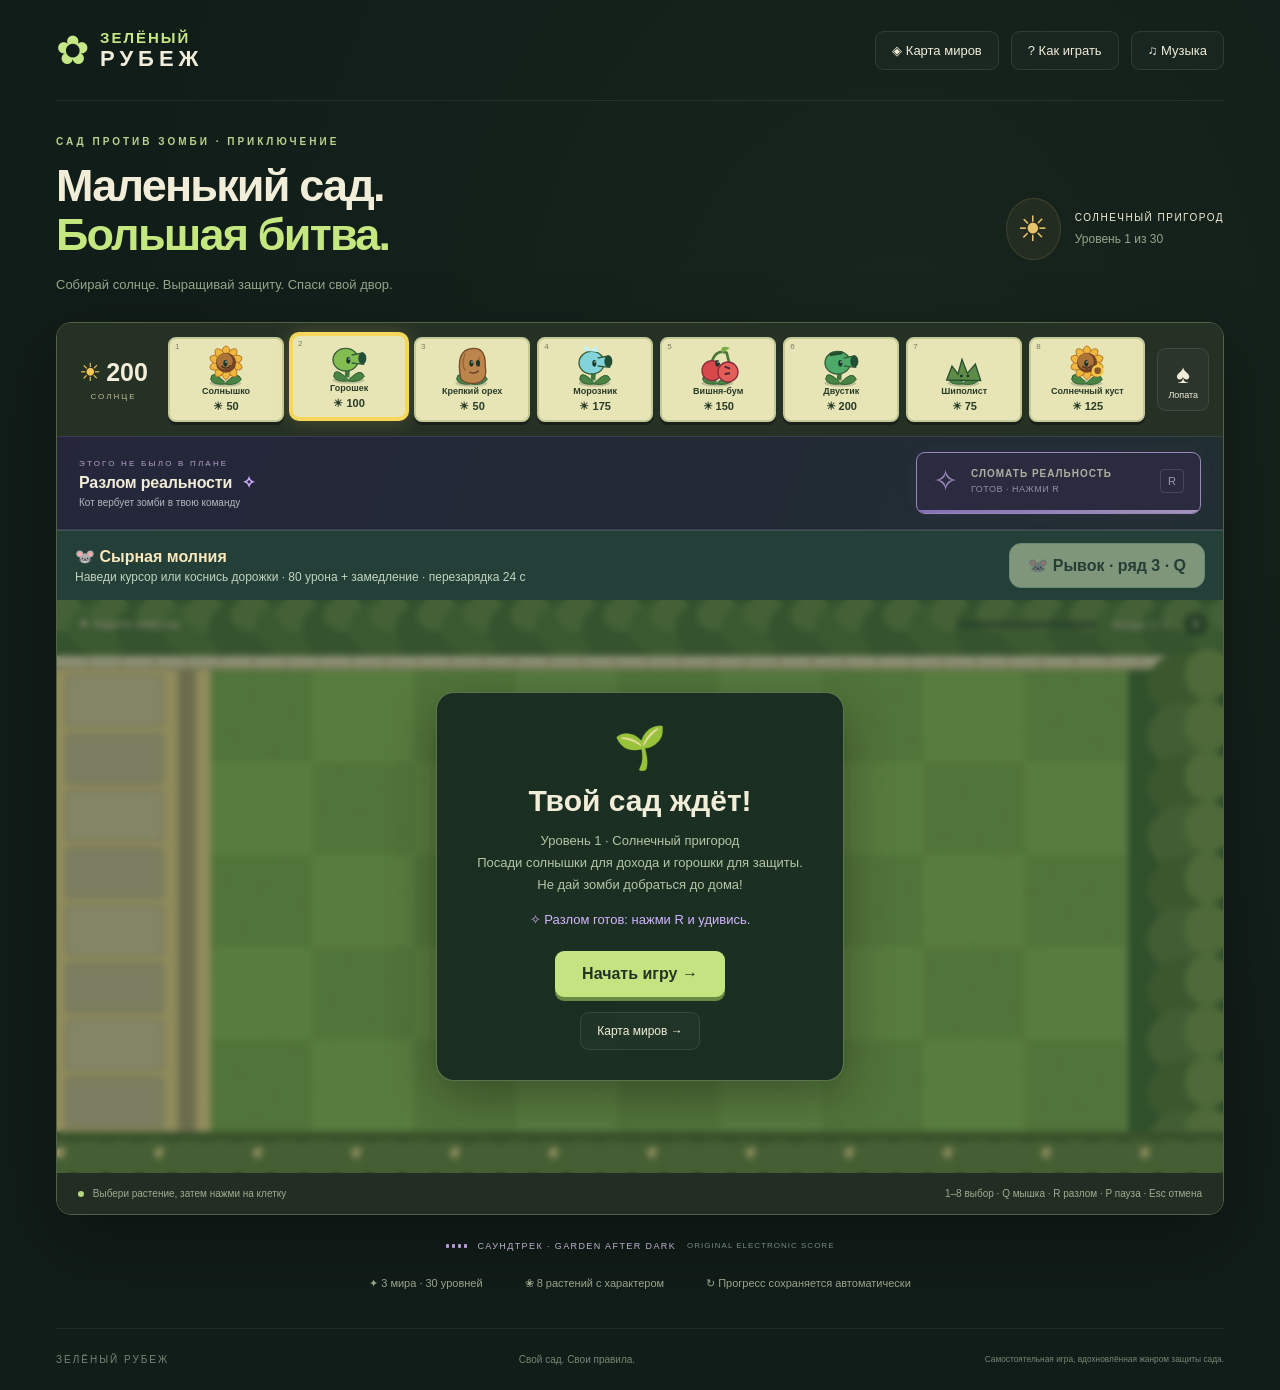
==== commit ee10cb3a: "Add mouse scout ability, sprinting zombies and richer sound effects" ====
--- a/ИГРАТЬ.html
+++ b/ИГРАТЬ.html
@@ -3,7 +3,9 @@
 /* The garden has a very small, very serious problem with the laws of physics. */
 .anomaly-console{display:flex;align-items:center;justify-content:space-between;gap:16px;padding:15px 22px;background:linear-gradient(110deg,#25263b,#202e31);border-top:1px solid #b99ee329;border-bottom:1px solid #b99ee329}.anomaly-copy{display:flex;flex-direction:column;gap:5px}.anomaly-tag{font-size:8px;letter-spacing:2.2px;color:#b6a2cd}.anomaly-copy strong{font-size:16px;letter-spacing:-.2px}.anomaly-copy strong span{color:#cfabff;margin-left:6px}.anomaly-copy>small{font-size:10px;color:#b2b7bc}.rift-button{position:relative;display:flex;align-items:center;gap:13px;min-width:285px;text-align:left;padding:13px 16px 17px;background:#322c48;border:1px solid #9985bd;overflow:hidden;border-radius:9px}.rift-button:disabled{cursor:default;opacity:.68}.rift-button.ready{border-color:#d1b2ff;box-shadow:0 0 19px #be8bff18}.rift-button.ready:hover{background:#483662;box-shadow:0 0 28px #be8bff33}.rift-button.active{opacity:1;border-color:#c5ffef;background:#254342}.rift-button b{font-size:10px;letter-spacing:1px;display:block}.rift-button small{font-size:9px;color:#cabbe2;display:block;margin-top:5px;letter-spacing:.5px}.rift-symbol{font-size:30px;color:#d4b3ff;line-height:1}.rift-key{font-size:11px;color:#d6c7e7;border:1px solid #b2a0c450;padding:5px 7px;border-radius:4px;margin-left:auto}.rift-meter{position:absolute;bottom:0;left:0;right:0;height:3px;background:#12131e}.rift-meter i{display:block;height:100%;width:100%;background:linear-gradient(90deg,#b491ed,#e4c4ff);transition:width .1s linear}.rift-button.active .rift-meter i{background:#a6ffdc}.rift-banner{position:absolute;top:48px;left:50%;transform:translate(-50%,-8px);opacity:0;visibility:hidden;pointer-events:none;text-align:center;width:min(94%,570px);padding:12px 20px;background:#171626eb;border:1px solid #a587c477;border-radius:9px;color:var(--rift-color,#d9a5ff);transition:opacity .3s,transform .3s,visibility .3s;box-shadow:0 8px 35px #090a2144}.rift-banner.visible{opacity:1;visibility:visible;transform:translate(-50%,0)}.rift-banner small{display:block;font-size:8px;letter-spacing:3px;color:#c0aace}.rift-banner b{display:block;font-size:23px;letter-spacing:2px;margin:6px 0}.rift-banner span{font-size:11px;color:#e7dff0}.rift-active .game-shell{border-color:#ad88cf;box-shadow:0 20px 70px #b583ed15}.intro-rift{display:inline-block;color:#d4b3ff;margin-top:12px}.music-badge{display:flex;align-items:center;justify-content:center;gap:11px;padding-top:23px;font-size:9px;letter-spacing:1.4px;color:#bcb0cc}.music-badge>small{font-size:8px;color:#77887e;letter-spacing:1px}.equalizer{display:flex;gap:3px;align-items:center;height:16px}.equalizer i{display:block;width:3px;height:4px;background:#b89bd2;border-radius:1px;transform-origin:center}.playing .equalizer i{animation:equalize .9s ease-in-out infinite alternate}.playing .equalizer i:nth-child(2){animation-delay:-.3s}.playing .equalizer i:nth-child(3){animation-delay:-.7s}.playing .equalizer i:nth-child(4){animation-delay:-.45s}@keyframes equalize{from{height:4px}to{height:15px}}@media(prefers-reduced-motion:reduce){.playing .equalizer i{animation:none;height:9px}.rift-banner{transition:none}}@media(max-width:800px){.anomaly-console{padding:11px 12px;gap:8px}.anomaly-copy strong{font-size:13px}.anomaly-tag{font-size:7px;letter-spacing:1px}.anomaly-copy>small{font-size:9px;max-width:200px}.rift-button{min-width:225px;gap:8px;padding:10px 10px 14px}.rift-button b{font-size:9px}.rift-button small{font-size:8px}.rift-banner{top:35px;padding:8px}.rift-banner b{font-size:17px}.rift-banner small{font-size:7px}.rift-banner span{font-size:9px}.music-badge{font-size:8px}.music-badge>small{display:none}}@media(max-width:480px){header{height:66px}.brand>span{font-size:10px}.brand-sub{font-size:15px;letter-spacing:3px}.brand{font-size:28px;gap:6px}nav{gap:4px}nav button{font-size:9px;padding:7px 6px}main{padding-top:23px}.title-row{margin-bottom:20px}h1{font-size:27px}.world-badge{display:none}.title-row p{font-size:11px}.anomaly-copy{max-width:40%}.anomaly-tag{font-size:6px}.anomaly-copy strong{font-size:11px}.rift-button{min-width:0;flex:1;gap:6px}.rift-button b{font-size:8px;letter-spacing:0}.rift-button small{font-size:7px}.rift-key{padding:4px}.rift-symbol{font-size:23px}.rift-banner{top:28px}.rift-banner small{font-size:6px;letter-spacing:1px}.rift-banner b{font-size:13px;margin:3px}.rift-banner span{font-size:8px}.panel p{font-size:9px;margin-bottom:10px}.panel h2{font-size:19px;margin:5px 0}.panel .big-icon{display:none}.panel .primary{padding:10px 20px;font-size:11px}.panel .secondary{font-size:9px;margin-top:6px}.panel{padding:12px 20px}.intro-rift{margin-top:5px}.card b{font-size:5px}.card .portrait{height:26px}.card svg{height:28px;width:25px}.card small{font-size:9px}.card .key{font-size:6px}.cards{gap:2px}.sun-bank{width:40px}.sun-bank b{font-size:14px}.sun-bank span{font-size:13px;margin-right:0}.sun-bank small{font-size:6px;letter-spacing:1px}.toolbar>button small{font-size:7px}.toolbar>button{font-size:15px}.bottom-notes{gap:8px;font-size:7px}.help-grid{grid-template-columns:1fr}.field-top{left:10px;right:8px;font-size:7px}.progress{width:45px}.field-top button{padding:2px 5px}}
 @media(max-width:480px){.toolbar{display:grid;grid-template-columns:40px minmax(0,1fr) 27px;gap:6px}.cards{min-width:0;display:grid;grid-template-columns:repeat(4,minmax(0,1fr));gap:4px}.card{padding:3px 1px}.card b{font-size:7px}.card .portrait{height:28px}.card svg{width:29px;height:30px}.card small{margin-top:2px;font-size:9px}.toolbar>button{padding:4px 1px}.toolbar>button small{font-size:6px}}
-</style></head><body><div class="app"><header><a class="brand" href="#">✿ <span>ЗЕЛЁНЫЙ<span class="brand-sub">РУБЕЖ</span></span></a><nav><button id="mapButton">◈ Карта миров</button><button id="helpButton">? Как играть</button><button id="soundButton" aria-label="Выключить музыку и звуки" aria-pressed="true">♫ Музыка</button></nav></header><main><div class="eyebrow">САД ПРОТИВ ЗОМБИ · ПРИКЛЮЧЕНИЕ</div><div class="title-row"><div><h1>Маленький сад.<br><span>Большая битва.</span></h1><p>Собирай солнце. Выращивай защиту. Спаси свой двор.</p></div><div class="world-badge"><span id="worldIcon">☀</span><div id="worldName">СОЛНЕЧНЫЙ ПРИГОРОД<small id="levelLabel">Уровень 1 из 30</small></div></div></div><section class="game-shell"><div class="toolbar"><div class="sun-bank"><span>☀</span><b id="sunCount">200</b><small>СОЛНЦЕ</small></div><div id="cards" class="cards"></div><button id="shovel" title="Лопата: убрать растение">♠<small>Лопата</small></button></div><div class="anomaly-console"><div class="anomaly-copy"><span class="anomaly-tag">ЭТОГО НЕ БЫЛО В ПЛАНЕ</span><strong>Разлом реальности <span>✧</span></strong><small id="riftHint">Кот вербует зомби в твою команду</small></div><button id="riftButton" class="rift-button" aria-label="Разлом реальности"><span class="rift-symbol">✧</span><span><b>СЛОМАТЬ РЕАЛЬНОСТЬ</b><small id="riftStatus">ГОТОВ · НАЖМИ R</small></span><span class="rift-key">R</span><span class="rift-meter"><i id="riftFill"></i></span></button></div><div class="field-wrap"><canvas id="game" width="1100" height="540" aria-label="Игровое поле: пять рядов и девять колонок"></canvas><div class="field-top"><span id="mission">☘ Защити свой сад</span><div class="progress"><div id="progressBar"></div></div><span id="waveLabel">Волна 1 / 3</span><button id="pauseButton" aria-label="Пауза">Ⅱ</button></div><div id="riftBanner" class="rift-banner" role="status"><small>РЕАЛЬНОСТЬ ВРЕМЕННО НЕДОСТУПНА</small><b id="riftTitle">КОТОСМОС</b><span id="riftDescription"></span></div><div id="overlay" class="overlay"></div></div><footer class="game-footer"><span><i></i> <span id="hint">Выбери растение, затем нажми на клетку</span></span><span>1–8 выбор · R разлом · P пауза · Esc отмена</span></footer></section><div class="music-badge" id="musicBadge"><span class="equalizer" aria-hidden="true"><i></i><i></i><i></i><i></i></span><span id="musicLabel">САУНДТРЕК · GARDEN AFTER DARK</span><small>ORIGINAL ELECTRONIC SCORE</small></div><div class="bottom-notes"><span>✦ 3 мира · 30 уровней</span><span>❀ 8 растений с характером</span><span>↻ Прогресс сохраняется автоматически</span></div></main><footer class="page-footer">ЗЕЛЁНЫЙ РУБЕЖ <span>Свой сад. Свои правила.</span><small>Самостоятельная игра, вдохновлённая жанром защиты сада.</small></footer></div><dialog id="modal"><button id="closeModal" class="close">×</button><div id="modalContent"></div></dialog><script>/* Green Frontier — original procedural soundtrack, composed in the browser.
+
+.scout-console{display:flex;align-items:center;justify-content:space-between;gap:12px;padding:12px 18px;background:#243e38;color:#f8e8bb;border-top:1px solid #ffffff20}.scout-console small{display:block;margin-top:4px;color:#c1d4bf;font-size:12px}.scout-console button{border:1px solid #a9d8b4;background:#d9edbe;color:#263e34;border-radius:12px;padding:12px 18px;font-weight:700;min-width:185px;cursor:pointer}.scout-console button:disabled{opacity:.5;cursor:default}@media(max-width:600px){.scout-console{align-items:stretch;flex-direction:column}.scout-console button{width:100%}}
+</style></head><body><div class="app"><header><a class="brand" href="#">✿ <span>ЗЕЛЁНЫЙ<span class="brand-sub">РУБЕЖ</span></span></a><nav><button id="mapButton">◈ Карта миров</button><button id="helpButton">? Как играть</button><button id="soundButton" aria-label="Выключить музыку и звуки" aria-pressed="true">♫ Музыка</button></nav></header><main><div class="eyebrow">САД ПРОТИВ ЗОМБИ · ПРИКЛЮЧЕНИЕ</div><div class="title-row"><div><h1>Маленький сад.<br><span>Большая битва.</span></h1><p>Собирай солнце. Выращивай защиту. Спаси свой двор.</p></div><div class="world-badge"><span id="worldIcon">☀</span><div id="worldName">СОЛНЕЧНЫЙ ПРИГОРОД<small id="levelLabel">Уровень 1 из 30</small></div></div></div><section class="game-shell"><div class="toolbar"><div class="sun-bank"><span>☀</span><b id="sunCount">200</b><small>СОЛНЦЕ</small></div><div id="cards" class="cards"></div><button id="shovel" title="Лопата: убрать растение">♠<small>Лопата</small></button></div><div class="anomaly-console"><div class="anomaly-copy"><span class="anomaly-tag">ЭТОГО НЕ БЫЛО В ПЛАНЕ</span><strong>Разлом реальности <span>✧</span></strong><small id="riftHint">Кот вербует зомби в твою команду</small></div><button id="riftButton" class="rift-button" aria-label="Разлом реальности"><span class="rift-symbol">✧</span><span><b>СЛОМАТЬ РЕАЛЬНОСТЬ</b><small id="riftStatus">ГОТОВ · НАЖМИ R</small></span><span class="rift-key">R</span><span class="rift-meter"><i id="riftFill"></i></span></button></div><div class="scout-console"><div><b>🐭 Сырная молния</b><small>Наведи курсор или коснись дорожки · 80 урона + замедление · перезарядка 24 с</small></div><button id="mouseButton" aria-label="Рывок мышки-разведчицы">🐭 Рывок · Q</button></div><div class="field-wrap"><canvas id="game" width="1100" height="540" aria-label="Игровое поле: пять рядов и девять колонок"></canvas><div class="field-top"><span id="mission">☘ Защити свой сад</span><div class="progress"><div id="progressBar"></div></div><span id="waveLabel">Волна 1 / 3</span><button id="pauseButton" aria-label="Пауза">Ⅱ</button></div><div id="riftBanner" class="rift-banner" role="status"><small>РЕАЛЬНОСТЬ ВРЕМЕННО НЕДОСТУПНА</small><b id="riftTitle">КОТОСМОС</b><span id="riftDescription"></span></div><div id="overlay" class="overlay"></div></div><footer class="game-footer"><span><i></i> <span id="hint">Выбери растение, затем нажми на клетку</span></span><span>1–8 выбор · Q мышка · R разлом · P пауза · Esc отмена</span></footer></section><div class="music-badge" id="musicBadge"><span class="equalizer" aria-hidden="true"><i></i><i></i><i></i><i></i></span><span id="musicLabel">САУНДТРЕК · GARDEN AFTER DARK</span><small>ORIGINAL ELECTRONIC SCORE</small></div><div class="bottom-notes"><span>✦ 3 мира · 30 уровней</span><span>❀ 8 растений с характером</span><span>↻ Прогресс сохраняется автоматически</span></div></main><footer class="page-footer">ЗЕЛЁНЫЙ РУБЕЖ <span>Свой сад. Свои правила.</span><small>Самостоятельная игра, вдохновлённая жанром защиты сада.</small></footer></div><dialog id="modal"><button id="closeModal" class="close">×</button><div id="modalContent"></div></dialog><script>/* Green Frontier — original procedural soundtrack, composed in the browser.
  * GardenMusic.start()/resume(): call after a user gesture. pause()/stop() silence
  * playback; toggle() persists mute. setWorld(0..2), setIntensity(0..1), and
  * setRift(bool) change the arrangement without starting another player.
@@ -440,39 +442,39 @@
 let level=unlocked,selected=1,state='intro',sun=200,plants=[],zombies=[],shots=[],suns=[],particles=[],mowers=[],cooldowns=Array(8).fill(0),elapsed=0,spawned=0,kills=0,nextSpawn=7,nextSun=3,last=0,hover=null,audioOn=true,audio;
 const worlds=[{name:'Солнечный пригород',icon:'☀',grass:['#7ba750','#86b359'],sky:'#b5d28d',accent:'#e2ce8a'},{name:'Пески забытого сада',icon:'◈',grass:['#bfaa62','#cbb671'],sky:'#d4c08b',accent:'#e7d39a'},{name:'Лунный оранжерей',icon:'☾',grass:['#4f786f','#598678'],sky:'#647c8a',accent:'#a3bfc0'}];
 function world(){return worlds[Math.floor((level-1)/10)]}function target(){return 12+level*3}function duration(){return 65+level*2}
-function sound(freq=440){if(!audioOn||!window.GardenMusic?.enabled||document.hidden)return;try{audio??=new (window.AudioContext||window.webkitAudioContext)();const o=audio.createOscillator(),g=audio.createGain();o.connect(g);g.connect(audio.destination);o.frequency.value=freq;g.gain.setValueAtTime(.035,audio.currentTime);g.gain.exponentialRampToValueAtTime(.001,audio.currentTime+.13);o.start();o.stop(audio.currentTime+.14)}catch{}}
+function sound(freq=440){if(!audioOn||!window.GardenMusic?.enabled||document.hidden)return;try{audio??=new (window.AudioContext||window.webkitAudioContext)();const o=audio.createOscillator(),g=audio.createGain();o.connect(g);g.connect(audio.destination);o.type=freq<200?'sawtooth':freq<400?'triangle':'sine';o.frequency.setValueAtTime(freq,audio.currentTime);o.frequency.exponentialRampToValueAtTime(Math.max(40,freq*.45),audio.currentTime+.13);g.gain.setValueAtTime(.035,audio.currentTime);g.gain.exponentialRampToValueAtTime(.001,audio.currentTime+.13);o.start();o.stop(audio.currentTime+.14)}catch{}}
 function cards(){ $('cards').innerHTML=TYPES.map((t,i)=>`<button class="card ${i===selected?'selected':''}" data-i="${i}" title="${t.desc}"><span class="key">${i+1}</span><span class="portrait">${plantSVG(t.kind)}</span><b>${t.name}</b><small>☀ ${t.cost}</small><span class="cooldown"></span></button>`).join('');document.querySelectorAll('.card').forEach(b=>b.onclick=()=>select(+b.dataset.i))}
 function select(i){selected=i;$('hint').textContent=i===-1?'Нажми на растение, чтобы убрать его':TYPES[i].desc;sync()}
-function sync(){CosmicRift.syncUI();$('sunCount').textContent=sun;$('shovel').classList.toggle('selected',selected===-1);document.querySelectorAll('.card').forEach((b,i)=>{b.classList.toggle('selected',selected===i);b.classList.toggle('unavailable',sun<TYPES[i].cost||cooldowns[i]>0);b.querySelector('.cooldown').style.height=(cooldowns[i]/TYPES[i].cd*100)+'%'});$('worldName').innerHTML=world().name.toUpperCase()+`<small id="levelLabel">Уровень ${level} из 30</small>`;$('worldIcon').textContent=world().icon;$('progressBar').style.width=Math.min(100,spawned/target()*100)+'%';$('waveLabel').textContent=`Волна ${Math.min(3,1+Math.floor(spawned/target()*3))} / 3`}
+function sync(){MouseScout.sync();CosmicRift.syncUI();$('sunCount').textContent=sun;$('shovel').classList.toggle('selected',selected===-1);document.querySelectorAll('.card').forEach((b,i)=>{b.classList.toggle('selected',selected===i);b.classList.toggle('unavailable',sun<TYPES[i].cost||cooldowns[i]>0);b.querySelector('.cooldown').style.height=(cooldowns[i]/TYPES[i].cd*100)+'%'});$('worldName').innerHTML=world().name.toUpperCase()+`<small id="levelLabel">Уровень ${level} из 30</small>`;$('worldIcon').textContent=world().icon;$('progressBar').style.width=Math.min(100,spawned/target()*100)+'%';$('waveLabel').textContent=`Волна ${Math.min(3,1+Math.floor(spawned/target()*3))} / 3`}
 function panel(icon,title,text,button,fn,secondary){$('overlay').classList.remove('hidden');$('overlay').innerHTML=`<div class="panel"><div class="big-icon">${icon}</div><h2>${title}</h2><p>${text}</p><button class="primary" id="panelAction">${button}</button>${secondary?'<button class="secondary" id="panelMap">Карта миров →</button>':''}</div>`;$('panelAction').onclick=fn;if(secondary)$('panelMap').onclick=openMap}
 function intro(){state='intro';GardenMusic.pause();CosmicRift.reset(level);sync();panel('🌱',`Твой сад ждёт!`,`Уровень ${level} · ${world().name}<br>Посади солнышки для дохода и горошки для защиты.<br>Не дай зомби добраться до дома!<br><span class="intro-rift">✧ Разлом готов: нажми R и удивись.</span>`,'Начать игру →',()=>start(level),true)}
-function start(n){level=n;sun=level<=3?200:250;plants=[];zombies=[];shots=[];suns=[];particles=[];mowers=Array.from({length:5},(_,r)=>({r,x:87,active:false,used:false}));cooldowns.fill(0);elapsed=0;spawned=0;kills=0;nextSpawn=10;nextSun=2;state='playing';CosmicRift.reset(level);GardenMusic.setWorld(Math.floor((level-1)/10));GardenMusic.setIntensity(0);GardenMusic.start();audio?.resume().catch(()=>{});$('overlay').classList.add('hidden');$('pauseButton').textContent='Ⅱ';sync()}
+function start(n){level=n;sun=level<=3?200:250;plants=[];zombies=[];shots=[];suns=[];particles=[];mowers=Array.from({length:5},(_,r)=>({r,x:87,active:false,used:false}));cooldowns.fill(0);elapsed=0;spawned=0;kills=0;nextSpawn=10;nextSun=2;state='playing';MouseScout.reset();CosmicRift.reset(level);GardenMusic.setWorld(Math.floor((level-1)/10));GardenMusic.setIntensity(0);GardenMusic.start();audio?.resume().catch(()=>{});$('overlay').classList.add('hidden');$('pauseButton').textContent='Ⅱ';sync()}
 function save(){try{localStorage.setItem('green-frontier',JSON.stringify({unlocked,stars}))}catch{}}
 function finish(win){state=win?'won':'lost';GardenMusic.pause();if(win){stars[level]=Math.max(stars[level]||0,mowers.filter(m=>!m.used).length>=4?3:2);unlocked=Math.max(unlocked,Math.min(30,level+1));save();sound(700)}panel(win?'✦ ✦ ✦':'☂',win?'Сад под защитой!':'Зомби прорвались',win?`Уровень ${level} пройден. Побеждено зомби: ${kills}.<br>${level===30?'Все 30 уровней завершены! Ты настоящий хранитель сада.':'Новый сад, новые испытания. Продолжим?'}`:'Попробуй больше солнышек в начале и орехи впереди стрелков.',win&&level<30?'Следующий уровень →':'Играть ещё',()=>start(win&&level<30?level+1:level),true)}
 function pause(){if(state==='playing'){state='paused';GardenMusic.pause();audio?.suspend().catch(()=>{});CosmicRift.syncUI();panel('Ⅱ','Тихая минутка','Сад подождёт. Возвращайся, когда будешь готов.','Продолжить',resume)}else if(state==='paused')resume()}function resume(){state='playing';GardenMusic.resume();audio?.resume().catch(()=>{});$('overlay').classList.add('hidden');CosmicRift.syncUI()}
 function openMap(){if(state==='playing'){pause();panel('Ⅱ','Игра на паузе','Можно продолжить текущую битву.','Продолжить',resume)}$('modalContent').innerHTML='<div class="eyebrow">ТВОЁ ПРИКЛЮЧЕНИЕ</div><h2>Карта миров</h2><p>30 сражений. Три совершенно разных сада.</p>'+worlds.map((w,j)=>`<section class="world-section"><h3>${w.icon} ${w.name}</h3><div class="level-grid">${Array.from({length:10},(_,i)=>{let n=j*10+i+1;return `<button data-level="${n}" ${n>unlocked?'disabled':''} class="${stars[n]?'completed':''} ${n===level?'current':''}">${n>unlocked?'🔒':n}<small style="display:block;font-size:9px;margin-top:5px">${stars[n]?'★'.repeat(stars[n]):'·'}</small></button>`}).join('')}</div></section>`).join('');document.querySelectorAll('[data-level]').forEach(b=>b.onclick=()=>{$('modal').close();level=+b.dataset.level;intro()});$('modal').showModal()}
 $('mapButton').onclick=openMap;$('helpButton').onclick=()=>{if(state==='playing')pause();$('modalContent').innerHTML='<h2>Как защитить сад</h2><p>Пять дорожек, девять клеток и твоя стратегия.</p><div class="help-grid"><div>☀ Собирай солнце<p>Нажимай на золотые солнца. Солнышки дают дополнительный доход.</p></div><div>🌱 Сажай защитников<p>Выбери карточку и свободную клетку. Растения стреляют вправо по своему ряду.</p></div><div>♠ Меняй тактику<p>Орех держит удар, морозник замедляет, вишня взрывает соседние клетки. Лопата убирает растение.</p></div><div>⚑ Держи оборону<p>Переживи все три волны. Косилка спасает ряд только один раз. Победа открывает следующий уровень.</p></div><div>✧ Сломай реальность<p>Нажми R или кнопку разлома. Три эффекта чередуются: союзные зомби, горох-кометы и обратное время. Заряд даётся за солнце, победы и время.</p></div><div>♫ Почувствуй ритм<p>Авторская электронная музыка меняется от мира к миру и усиливается в последней волне и разломе. Кнопка музыки отключает весь звук.</p></div></div>'; $('modal').showModal()};$('closeModal').onclick=()=>$('modal').close();$('soundButton').onclick=()=>{audioOn=GardenMusic.toggle();if(!audioOn)audio?.suspend().catch(()=>{});else audio?.resume().catch(()=>{});updateMusicUI()};$('shovel').onclick=()=>select(selected===-1?1:-1);$('pauseButton').onclick=pause;
-document.addEventListener('keydown',e=>{if($('modal').open)return;if(e.key>='1'&&e.key<='8')select(+e.key-1);if(e.key.toLowerCase()==='p'||e.code==='Space'){e.preventDefault();pause()}if(e.key.toLowerCase()==='r')CosmicRift.activate();if(e.key==='Escape')select(1)});
+document.addEventListener('keydown',e=>{if($('modal').open)return;if(e.key>='1'&&e.key<='8')select(+e.key-1);if(e.key.toLowerCase()==='p'||e.code==='Space'){e.preventDefault();pause()}if(e.key.toLowerCase()==='q')MouseScout.activate();if(e.key.toLowerCase()==='r')CosmicRift.activate();if(e.key==='Escape')select(1)});
 const X=145,Y=66,CW=96,CH=87;
 function position(e){const b=canvas.getBoundingClientRect();return{x:(e.clientX-b.left)*1100/b.width,y:(e.clientY-b.top)*540/b.height}}
-canvas.onpointermove=e=>{let p=position(e);hover={c:Math.floor((p.x-X)/CW),r:Math.floor((p.y-Y)/CH)}};canvas.onpointerleave=()=>hover=null;
-canvas.onpointerdown=e=>{if(state!=='playing')return;const p=position(e);for(let i=suns.length-1;i>=0;i--){let s=suns[i];if(Math.hypot(s.x-p.x,s.y-p.y)<35){sun+=s.value;CosmicRift.addCharge(3);suns.splice(i,1);sound(820);sync();return}}let c=Math.floor((p.x-X)/CW),r=Math.floor((p.y-Y)/CH);if(c<0||c>=9||r<0||r>=5)return;let old=plants.find(t=>t.c===c&&t.r===r);if(selected===-1){if(old){plants=plants.filter(t=>t!==old);sound(140)}return}if(old)return;let t=TYPES[selected];if(sun<t.cost||cooldowns[selected]>0){$('hint').textContent=sun<t.cost?'Нужно больше солнца — собирай золотые значки!':'Растение восстанавливается, подожди немного';return}sun-=t.cost;cooldowns[selected]=t.cd;plants.push({c,r,i:selected,hp:t.hp,max:t.hp,timer:t.kind==='sun'||t.kind==='twin'?5:0,age:0});sound(360);sync()};
+canvas.onpointermove=e=>{let p=position(e);hover={c:Math.floor((p.x-X)/CW),r:Math.floor((p.y-Y)/CH)};if(hover.r>=0&&hover.r<5)MouseScout.row=hover.r};canvas.onpointerleave=()=>hover=null;
+canvas.onpointerdown=e=>{if(state!=='playing')return;const p=position(e);if(p.y>=Y&&p.y<Y+5*CH)MouseScout.row=Math.floor((p.y-Y)/CH);for(let i=suns.length-1;i>=0;i--){let s=suns[i];if(Math.hypot(s.x-p.x,s.y-p.y)<35){sun+=s.value;CosmicRift.addCharge(3);suns.splice(i,1);sound(820);sync();return}}let c=Math.floor((p.x-X)/CW),r=Math.floor((p.y-Y)/CH);if(c<0||c>=9||r<0||r>=5)return;let old=plants.find(t=>t.c===c&&t.r===r);if(selected===-1){if(old){plants=plants.filter(t=>t!==old);sound(140)}return}if(old)return;let t=TYPES[selected];if(sun<t.cost||cooldowns[selected]>0){$('hint').textContent=sun<t.cost?'Нужно больше солнца — собирай золотые значки!':'Растение восстанавливается, подожди немного';return}sun-=t.cost;cooldowns[selected]=t.cd;plants.push({c,r,i:selected,hp:t.hp,max:t.hp,timer:t.kind==='sun'||t.kind==='twin'?5:0,age:0});sound(360);sync()};
 function burst(x,y,color,n=12){for(let i=0;i<n;i++)particles.push({x,y,vx:(Math.random()-.5)*150,vy:(Math.random()-.5)*150,life:.6,color})}
 function addSun(x,y,value=25,fall=false){suns.push({x,y,value,target:fall?100+Math.random()*350:y,life:11,fall})}
 function spawn(){let r=Math.floor(Math.random()*5),roll=Math.random(),kind='basic';if(level>=3&&roll<.28)kind='cone';if(level>=7&&roll<.14)kind='bucket';if(level>=11&&roll>.8)kind='runner';if(level>=18&&roll<.08)kind='giant';let hp={basic:160,cone:330,bucket:560,runner:130,giant:1100}[kind]*(1+(level-1)*.018);zombies.push({r,x:1050+Math.random()*40,hp,max:hp,kind,speed:(kind==='runner'?21:kind==='giant'?8:12)+level*.25,slow:0,bite:0,phase:Math.random()*6});spawned++}
 function update(dt){elapsed+=dt;cooldowns=cooldowns.map(x=>Math.max(0,x-dt));nextSun-=dt;if(nextSun<=0){addSun(185+Math.random()*780,-25,25,true);nextSun=world()===worlds[2]?9:6}nextSpawn-=dt;if(spawned<target()&&nextSpawn<=0){spawn();nextSpawn=Math.max(1.4,4.7-level*.08)*(spawned>target()*.7?.65:1);if(spawned===Math.ceil(target()*.7)){$('hint').textContent='⚑ Последняя волна! Приготовь защиту.';sound(120)}}
 for(const s of suns){s.life-=dt;if(s.fall&&s.y<s.target)s.y=Math.min(s.target,s.y+75*dt)}suns=suns.filter(s=>s.life>0);
-CosmicRift.update(dt);GardenMusic.setIntensity(spawned/target()>.7?1:spawned/target()*.65);
+MouseScout.update(dt);CosmicRift.update(dt);GardenMusic.setIntensity(spawned/target()>.7?1:spawned/target()*.65);
 for(const p of plants){p.age+=dt;p.timer-=dt;const k=TYPES[p.i].kind,x=X+p.c*CW+CW/2,y=Y+p.r*CH+CH/2;if(k==='sun'||k==='twin'){if(p.timer<=0){addSun(x+8,y-18,k==='twin'?50:25);p.timer=9}}else if(k==='bomb'){if(p.age>.85){for(const z of zombies)if(Math.abs(z.r-p.r)<=1&&Math.abs(z.x-x)<155)z.hp-=1800;burst(x,y,'#ffe288',45);p.hp=0;sound(80)}}else if(k==='spike'){for(const z of zombies)if(z.r===p.r&&Math.abs(z.x-x)<40)z.hp-=38*dt}else if(k!=='nut'&&p.timer<=0&&zombies.some(z=>z.r===p.r&&z.x>x-10&&z.hp>0)){shots.push({x:x+27,y:y-16,r:p.r,ice:k==='ice',damage:24});if(k==='double')shots.push({x:x+9,y:y-10,r:p.r,ice:false,damage:24});p.timer=k==='ice'?1.6:1.35;sound(240)}}
 for(const b of shots){CosmicRift.decorateShot(b);b.x+=(b.comet?420:290)*dt;const z=zombies.find(z=>z.r===b.r&&z.hp>0&&Math.abs(z.x-b.x)<23);if(z){z.hp-=b.damage;CosmicRift.impact(z,b);if(b.ice)z.slow=4;b.x=1200;burst(z.x,b.y,b.ice?'#bceff2':'#aedc61',3)}}shots=shots.filter(b=>b.x<1120);
-for(const z of zombies){if(z.hp<=0)continue;if(CosmicRift.reverseEnemy(z,dt))continue;z.slow=Math.max(0,z.slow-dt);const p=plants.find(p=>p.r===z.r&&TYPES[p.i].kind!=='spike'&&p.hp>0&&z.x-(X+p.c*CW+CW/2)<35&&z.x-(X+p.c*CW+CW/2)>-30);if(p){p.hp-=(z.kind==='giant'?140:45)*dt;z.bite+=dt}else z.x-=z.speed*(z.slow>0?.45:1)*dt;if(z.x<99){const m=mowers[z.r];if(!m.used){m.used=true;m.active=true;sound(110)}else if(!m.active&&z.x<42){finish(false);return}}}
+for(const z of zombies){if(z.hp<=0)continue;if(CosmicRift.reverseEnemy(z,dt))continue;z.slow=Math.max(0,z.slow-dt);const p=plants.find(p=>p.r===z.r&&TYPES[p.i].kind!=='spike'&&p.hp>0&&z.x-(X+p.c*CW+CW/2)<35&&z.x-(X+p.c*CW+CW/2)>-30);if(p){p.hp-=(z.kind==='giant'?140:45)*dt;z.bite+=dt}else z.x-=z.speed*(z.slow>0?.45:1)*(z.kind==='runner'&&Math.sin(elapsed*2+z.phase)>.65?1.8:1)*dt;if(z.x<99){const m=mowers[z.r];if(!m.used){m.used=true;m.active=true;sound(110)}else if(!m.active&&z.x<42){finish(false);return}}}
 for(const m of mowers)if(m.active){m.x+=560*dt;for(const z of zombies)if(z.r===m.r&&Math.abs(z.x-m.x)<55)z.hp=0;if(m.x>1150)m.active=false}
 for(const z of zombies)if(z.hp<=0){kills++;CosmicRift.addCharge(7);burst(z.x,Y+z.r*CH+45,'#c2d88b',9)}zombies=zombies.filter(z=>z.hp>0);plants=plants.filter(p=>p.hp>0);for(const p of particles){p.x+=p.vx*dt;p.y+=p.vy*dt;p.life-=dt}particles=particles.filter(p=>p.life>0);if(spawned>=target()&&zombies.length===0)finish(true);sync()}
 function round(x,y,w,h,r,fill,stroke){ctx.beginPath();ctx.roundRect(x,y,w,h,r);ctx.fillStyle=fill;ctx.fill();if(stroke){ctx.strokeStyle=stroke;ctx.lineWidth=2;ctx.stroke()}}
 function ellipse(x,y,rx,ry,color){ctx.beginPath();ctx.ellipse(x,y,rx,ry,0,0,Math.PI*2);ctx.fillStyle=color;ctx.fill()}
-function zombie(z,time){const y=Y+z.r*CH+46,bob=Math.sin(time*4+z.phase)*2;ctx.save();ctx.translate(z.x,y+bob);if(z.kind==='giant')ctx.scale(1.28,1.18);ellipse(0,34,23,6,'#18332635');ctx.strokeStyle='#253f39';ctx.lineWidth=10;ctx.beginPath();ctx.moveTo(-7,9);ctx.lineTo(-10+Math.sin(time*5+z.phase)*3,31);ctx.lineTo(-19,33);ctx.moveTo(8,9);ctx.lineTo(10-Math.sin(time*5+z.phase)*3,30);ctx.lineTo(0,33);ctx.stroke();round(-16,-19,32,37,7,z.kind==='runner'?'#ad7354':z.kind==='giant'?'#5b5673':'#786c56','#37483a');ctx.strokeStyle='#9bb293';ctx.lineWidth=8;ctx.beginPath();ctx.moveTo(-9,-12);ctx.lineTo(-30,-3);ctx.lineTo(-38,-6);ctx.moveTo(10,-10);ctx.lineTo(-14,1);ctx.stroke();round(-17,-53,33,36,11,z.slow>0?'#99c9ce':'#a6ba8d','#4c654b');ellipse(-10,-39,7,8,'#f3eed1');ellipse(5,-38,7,8,'#f3eed1');ellipse(-12,-38,2.7,3.7,'#26392e');ellipse(3,-37,2.7,3.7,'#26392e');round(-13,-27,21,7,2,'#435441');ctx.fillStyle='#eee2b5';ctx.fillRect(-9,-27,5,4);ctx.fillRect(1,-25,4,4);ctx.strokeStyle='#405439';ctx.lineWidth=2;ctx.beginPath();ctx.moveTo(-8,-53);ctx.lineTo(-10,-60);ctx.moveTo(2,-53);ctx.lineTo(6,-59);ctx.stroke();if(z.kind==='cone'){ctx.beginPath();ctx.moveTo(-21,-51);ctx.lineTo(-3,-87);ctx.lineTo(17,-51);ctx.closePath();ctx.fillStyle='#e99244';ctx.fill();ctx.fillStyle='#f1d19b';ctx.fillRect(-13,-63,22,5)}if(z.kind==='bucket'){round(-22,-79,42,30,4,'#99aaa1','#465d57');ctx.fillStyle='#c4d1c4';ctx.fillRect(-20,-76,5,24);ctx.strokeStyle='#42574f';ctx.strokeRect(-24,-53,46,4)}if(z.hp<z.max){round(-22,-94,44,4,2,'#283e31');round(-22,-94,44*Math.max(0,z.hp/z.max),4,2,'#c5d885')}ctx.restore()}
+function zombie(z,time){const y=Y+z.r*CH+46,bob=Math.sin(time*4+z.phase)*2;ctx.save();ctx.translate(z.x,y+bob);if(z.kind==='giant')ctx.scale(1.28,1.18);ellipse(0,34,23,6,'#18332635');ctx.strokeStyle='#253f39';ctx.lineWidth=10;ctx.beginPath();ctx.moveTo(-7,9);ctx.lineTo(-10+Math.sin(time*5+z.phase)*3,31);ctx.lineTo(-19,33);ctx.moveTo(8,9);ctx.lineTo(10-Math.sin(time*5+z.phase)*3,30);ctx.lineTo(0,33);ctx.stroke();round(-16,-19,32,37,7,z.kind==='runner'?'#ad7354':z.kind==='giant'?'#5b5673':'#786c56','#37483a');ctx.strokeStyle='#9bb293';ctx.lineWidth=8;ctx.beginPath();ctx.moveTo(-9,-12);ctx.lineTo(-30,-3);ctx.lineTo(-38,-6);ctx.moveTo(10,-10);ctx.lineTo(-14,1);ctx.stroke();round(-17,-53,33,36,11,z.slow>0?'#99c9ce':'#a6ba8d','#4c654b');ellipse(-10,-39,7,8,'#f3eed1');ellipse(5,-38,7,8,'#f3eed1');ellipse(-12,-38,2.7,3.7,'#26392e');ellipse(3,-37,2.7,3.7,'#26392e');round(-13,-27,21,7,2,'#435441');ctx.fillStyle='#eee2b5';ctx.fillRect(-9,-27,5,4);ctx.fillRect(1,-25,4,4);ctx.strokeStyle='#405439';ctx.lineWidth=2;ctx.beginPath();ctx.moveTo(-8,-53);ctx.lineTo(-10,-60);ctx.moveTo(2,-53);ctx.lineTo(6,-59);ctx.stroke();if(z.kind==='runner'){ctx.fillStyle='#f8ce66';ctx.fillRect(-20,-51,39,6);ctx.strokeStyle='#ffe5a3';ctx.lineWidth=2;ctx.beginPath();ctx.moveTo(22,-10);ctx.lineTo(38,-10);ctx.moveTo(24,0);ctx.lineTo(44,0);ctx.stroke()}if(z.kind==='giant'){ctx.fillStyle='#e7b67a';ctx.font='bold 15px Arial';ctx.fillText('★',-7,4)}if(z.kind==='cone'){ctx.beginPath();ctx.moveTo(-21,-51);ctx.lineTo(-3,-87);ctx.lineTo(17,-51);ctx.closePath();ctx.fillStyle='#e99244';ctx.fill();ctx.fillStyle='#f1d19b';ctx.fillRect(-13,-63,22,5)}if(z.kind==='bucket'){round(-22,-79,42,30,4,'#99aaa1','#465d57');ctx.fillStyle='#c4d1c4';ctx.fillRect(-20,-76,5,24);ctx.strokeStyle='#42574f';ctx.strokeRect(-24,-53,46,4)}if(z.hp<z.max){round(-22,-94,44,4,2,'#283e31');round(-22,-94,44*Math.max(0,z.hp/z.max),4,2,'#c5d885')}ctx.restore()}
 function draw(time){const w=world();ctx.clearRect(0,0,1100,540);ctx.fillStyle=w.sky;ctx.fillRect(0,0,1100,540);ctx.fillStyle='#456c3a';ctx.fillRect(0,0,1100,52);for(let i=0;i<28;i++){ellipse(i*44,27,33,26,i%2?'#557b41':'#4a713c');ellipse(i*44+8,14,21,16,'#64864a')}ctx.fillStyle='#b6ac80';ctx.fillRect(0,52,1100,14);ctx.fillStyle='#dbd3af';for(let i=0;i<37;i++)ctx.fillRect(i*31,53,29,10);ctx.fillStyle=w.accent;ctx.fillRect(0,66,145,435);ctx.fillStyle='#a79b71';ctx.fillRect(114,66,17,435);ctx.fillStyle='#d6cca3';for(let r=0;r<9;r++)round(9,r*54+72,91,47,3,r%2?'#c0b78f':'#cfc49a','#b4a980');for(let r=0;r<5;r++)for(let c=0;c<9;c++){ctx.fillStyle=w.grass[(r+c)%2];ctx.fillRect(X+c*CW,Y+r*CH,CW,CH);ctx.fillStyle='#426f3620';for(let k=0;k<5;k++){let xx=X+c*CW+((c*17+r*23+k*37)%90),yy=Y+r*CH+((c*31+r*13+k*19)%80);ctx.fillRect(xx,yy,2,5);ctx.fillRect(xx+3,yy+2,2,3)}}ctx.fillStyle='#416b38';ctx.fillRect(1010,66,90,435);for(let i=0;i<11;i++){ellipse(1064,i*48+80,36,31,i%2?'#628145':'#55773c');ellipse(1085,i*48+70,21,24,'#77964e')}ctx.fillStyle='#536c38';ctx.fillRect(0,501,1100,39);for(let i=0;i<38;i++){ellipse(i*31,525,25,16,'#668345');if(i%3===0){ellipse(i*31+4,521,5,5,'#eee3a6');ellipse(i*31+4,521,2,2,'#d7ac55')}}CosmicRift.draw(ctx,elapsed);if(hover&&state==='playing'&&hover.c>=0&&hover.c<9&&hover.r>=0&&hover.r<5){ctx.fillStyle=selected===-1?'#f9aa7944':'#f6f4be55';ctx.fillRect(X+hover.c*CW,Y+hover.r*CH,CW,CH);ctx.strokeStyle='#f5ecc2';ctx.lineWidth=2;ctx.strokeRect(X+hover.c*CW+2,Y+hover.r*CH+2,CW-4,CH-4)}for(const m of mowers)if(!m.used||m.active){let y=Y+m.r*CH+48;ellipse(m.x,y+20,25,6,'#0002');round(m.x-22,y-5,40,22,5,'#b94e40','#783a32');ellipse(m.x-13,y+16,7,7,'#344638');ellipse(m.x+13,y+16,7,7,'#344638');ctx.strokeStyle='#405443';ctx.lineWidth=4;ctx.beginPath();ctx.moveTo(m.x-13,y);ctx.lineTo(m.x-26,y-27);ctx.lineTo(m.x-12,y-27);ctx.stroke();round(m.x-5,y-14,17,10,3,'#d9845d')}
-for(const p of plants){let x=X+p.c*CW+CW/2,y=Y+p.r*CH+CH/2;ctx.save();ctx.translate(x,y+(CosmicRift.levitating?Math.sin(elapsed*3+p.c+p.r)*9-12:0));ctx.rotate(Math.sin(time*2+p.c+p.r)*.035);if(sprites[p.i].complete)ctx.drawImage(sprites[p.i],-35,-39,70,72);ctx.restore();if(p.hp<p.max){round(x-22,y+34,44,4,2,'#344a32');round(x-22,y+34,44*Math.max(0,p.hp/p.max),4,2,'#e2cb74')}}for(const z of zombies)zombie(z,time);CosmicRift.drawActors(ctx,elapsed);for(const b of shots){if(b.comet||b.cosmic){ctx.strokeStyle=b.cosmic?'#e5b4ff':'#8cfff0';ctx.lineWidth=5;ctx.beginPath();ctx.moveTo(b.x-28,b.y);ctx.lineTo(b.x,b.y);ctx.stroke();}ellipse(b.x+1,b.y+3,9,8,'#153b2633');ellipse(b.x,b.y,8,8,b.cosmic?'#eab6ff':b.comet?'#dbfff6':b.ice?'#acf2ed':'#b4df69');ellipse(b.x-2,b.y-2,3,3,b.ice?'#e6ffff':'#d9ef9a')}for(const s of suns){ctx.save();ctx.translate(s.x,s.y);ctx.rotate(time*.3);ctx.fillStyle='#f3c846';ctx.beginPath();for(let i=0;i<24;i++){let a=i*Math.PI/12,r=i%2?21:30;ctx.lineTo(Math.cos(a)*r,Math.sin(a)*r)}ctx.closePath();ctx.shadowColor='#fff4a2';ctx.shadowBlur=17;ctx.fill();ctx.shadowBlur=0;ellipse(0,0,17,17,'#ffe996');ctx.rotate(-time*.3);ctx.fillStyle='#927035';ctx.font='bold 12px Arial';ctx.textAlign='center';ctx.fillText('+'+s.value,0,4);ctx.restore()}for(const p of particles){ctx.globalAlpha=Math.max(0,p.life/.6);ellipse(p.x,p.y,5,5,p.color)}ctx.globalAlpha=1;}
+for(const p of plants){let x=X+p.c*CW+CW/2,y=Y+p.r*CH+CH/2;ctx.save();ctx.translate(x,y+(CosmicRift.levitating?Math.sin(elapsed*3+p.c+p.r)*9-12:0));ctx.rotate(Math.sin(time*2+p.c+p.r)*.035);if(sprites[p.i].complete)ctx.drawImage(sprites[p.i],-35,-39,70,72);ctx.restore();if(p.hp<p.max){round(x-22,y+34,44,4,2,'#344a32');round(x-22,y+34,44*Math.max(0,p.hp/p.max),4,2,'#e2cb74')}}for(const z of zombies)zombie(z,time);CosmicRift.drawActors(ctx,elapsed);MouseScout.draw();for(const b of shots){if(b.comet||b.cosmic){ctx.strokeStyle=b.cosmic?'#e5b4ff':'#8cfff0';ctx.lineWidth=5;ctx.beginPath();ctx.moveTo(b.x-28,b.y);ctx.lineTo(b.x,b.y);ctx.stroke();}ellipse(b.x+1,b.y+3,9,8,'#153b2633');ellipse(b.x,b.y,8,8,b.cosmic?'#eab6ff':b.comet?'#dbfff6':b.ice?'#acf2ed':'#b4df69');ellipse(b.x-2,b.y-2,3,3,b.ice?'#e6ffff':'#d9ef9a')}for(const s of suns){ctx.save();ctx.translate(s.x,s.y);ctx.rotate(time*.3);ctx.fillStyle='#f3c846';ctx.beginPath();for(let i=0;i<24;i++){let a=i*Math.PI/12,r=i%2?21:30;ctx.lineTo(Math.cos(a)*r,Math.sin(a)*r)}ctx.closePath();ctx.shadowColor='#fff4a2';ctx.shadowBlur=17;ctx.fill();ctx.shadowBlur=0;ellipse(0,0,17,17,'#ffe996');ctx.rotate(-time*.3);ctx.fillStyle='#927035';ctx.font='bold 12px Arial';ctx.textAlign='center';ctx.fillText('+'+s.value,0,4);ctx.restore()}for(const p of particles){ctx.globalAlpha=Math.max(0,p.life/.6);ellipse(p.x,p.y,5,5,p.color)}ctx.globalAlpha=1;}
 function frame(t){let dt=Math.min(.05,(t-last)/1000||0);last=t;if(state==='playing'&&!$('modal').open)update(dt);draw(t/1000);requestAnimationFrame(frame)}
 function updateMusicUI(){
   const on=GardenMusic.enabled,playing=GardenMusic.playing;
@@ -487,5 +489,46 @@
 window.addEventListener('gardenmusicchange',updateMusicUI);
 document.addEventListener('visibilitychange',()=>{if(document.hidden&&state==='playing')pause()});
 $('riftButton').onclick=()=>CosmicRift.activate();
+// A tactical lane ability: independent from the reality rift and plant economy.
+const MouseScout = {
+  row: 2, cooldown: 0, dash: null,
+  reset() { this.row=2; this.cooldown=0; this.dash=null; this.sync(); },
+  sync() {
+    const b=$('mouseButton');
+    b.disabled=state!=='playing'||this.cooldown>0;
+    b.textContent=this.cooldown>0?`🐭 Разведчица · ${Math.ceil(this.cooldown)}с`:`🐭 Рывок · ряд ${this.row+1} · Q`;
+  },
+  activate() {
+    if(state!=='playing'||$('modal').open||this.cooldown>0)return;
+    this.dash={x:110,r:this.row,hit:new Set()};this.cooldown=24;
+    sound(1100);$('hint').textContent='🐭 Сырная молния! 80 урона и замедление на выбранной дорожке.';this.sync();
+  },
+  update(dt) {
+    this.cooldown=Math.max(0,this.cooldown-dt);
+    const d=this.dash;
+    if(d){
+      const previous=d.x;d.x+=700*dt;
+      for(const z of zombies)if(z.hp>0&&z.r===d.r&&!d.hit.has(z)&&z.x>=previous-28&&z.x<=d.x+28){
+        d.hit.add(z);z.hp-=80;z.slow=5;burst(z.x,Y+d.r*CH+45,'#ffe3a0',10);sound(560);
+      }
+      if(d.x>1140)this.dash=null;
+    }
+    this.sync();
+  },
+  draw() {
+    if(state!=='playing'&&state!=='paused')return;
+    const d=this.dash,x=d?d.x:116,y=Y+(d?d.r:this.row)*CH+61;
+    ctx.save();ctx.translate(x,y);
+    if(d){ctx.strokeStyle='#ffe5a5';ctx.lineWidth=4;ctx.beginPath();ctx.moveTo(-64,0);ctx.lineTo(-22,0);ctx.stroke();}
+    ctx.strokeStyle='#e4b2b7';ctx.lineWidth=3;ctx.beginPath();ctx.moveTo(-15,1);ctx.quadraticCurveTo(-42,-18,-34,7);ctx.stroke();
+    ellipse(0,0,20,12,'#adb7ce');ellipse(13,-5,12,10,'#cbd4e5');
+    ellipse(4,-15,8,9,'#b9c5dc');ellipse(4,-15,5,6,'#efb4be');
+    ellipse(21,-7,2.4,3,'#253247');ellipse(26,-1,3,3,'#efacb6');
+    round(-11,-9,17,5,2,'#83e5c5');
+    ctx.restore();
+  }
+};
+$('mouseButton').onclick=()=>MouseScout.activate();
+canvas.addEventListener('pointermove',()=>MouseScout.sync());
 cards();intro();updateMusicUI();requestAnimationFrame(frame);
 </script></body></html>
